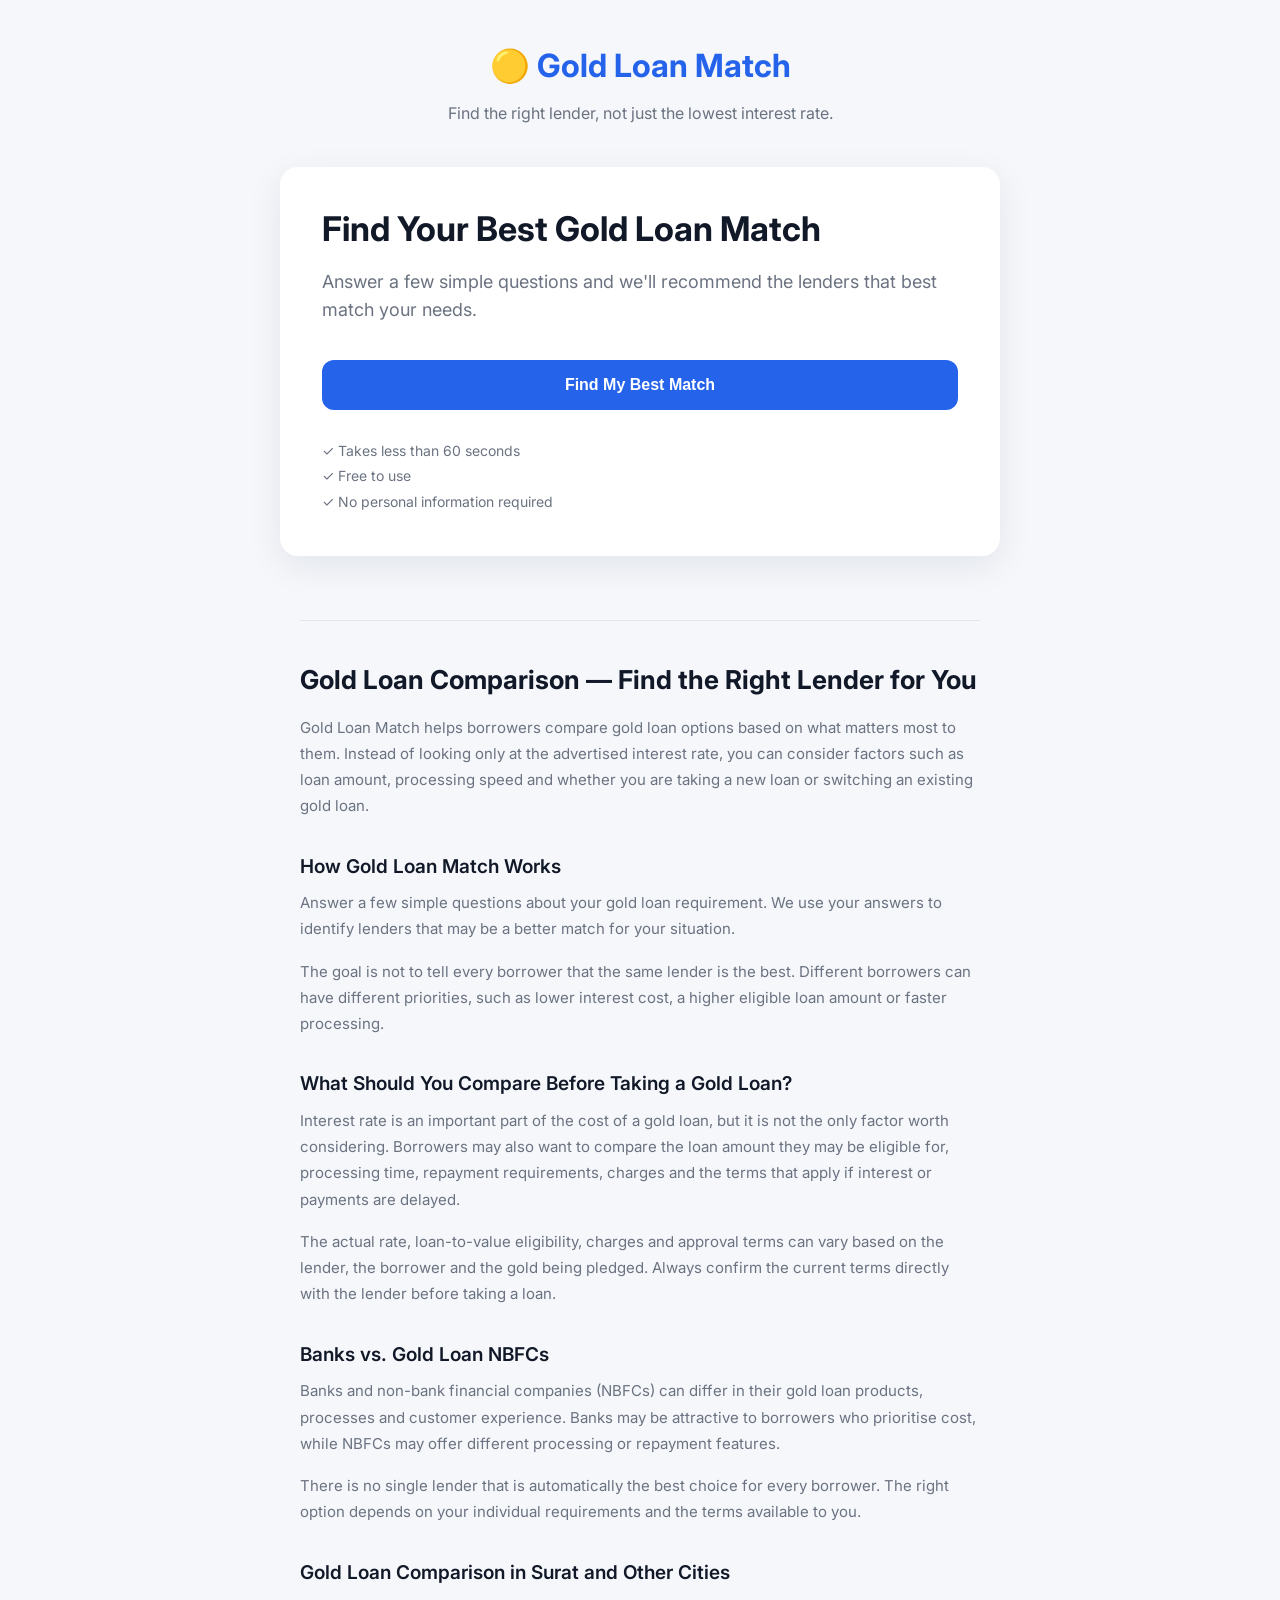
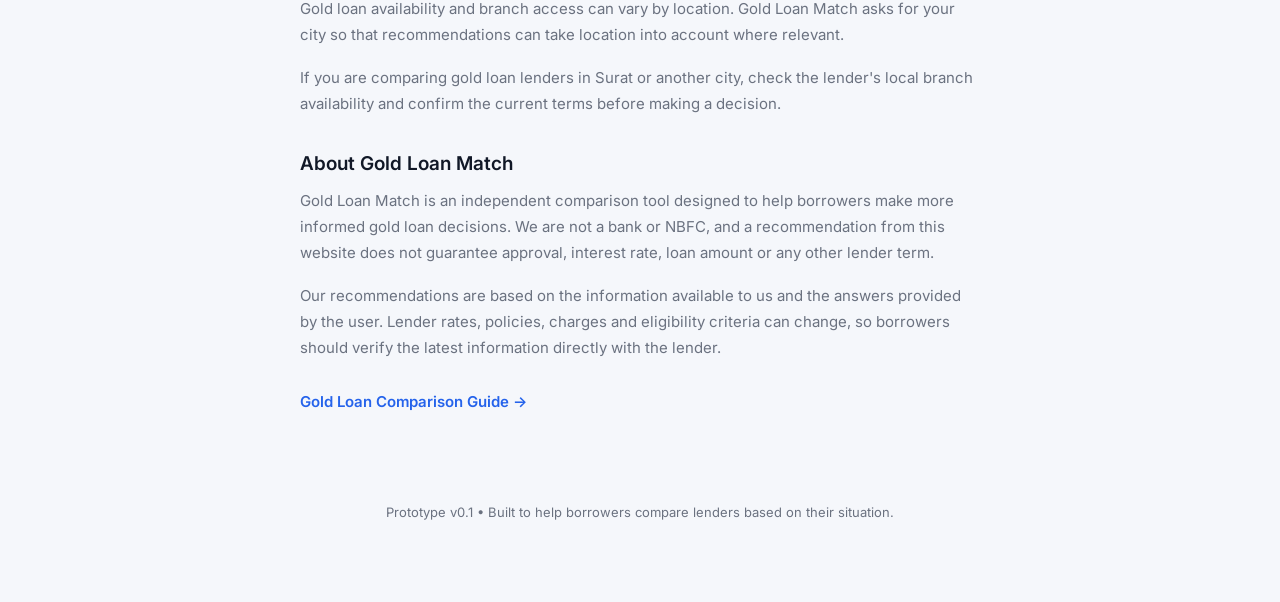
==== index.html @ 796763b7 "seo changes" ====
<!DOCTYPE html>
<html lang="en">
<head>
    <meta charset="UTF-8">
    <meta name="viewport" content="width=device-width, initial-scale=1.0">

    <!-- Primary SEO -->
    <title>Gold Loan Comparison | Find the Best Gold Loan for You</title>

    <meta
            name="description"
            content="Compare gold loan lenders based on interest cost, loan amount, processing speed and your needs. Find gold loan options that may be the best fit for you."
    >

    <link
            rel="canonical"
            href="https://goldloanmatch.netlify.app/"
    >

    <!-- Open Graph -->
    <meta property="og:title" content="Gold Loan Comparison | Gold Loan Match">
    <meta
            property="og:description"
            content="Compare gold loan lenders based on interest cost, loan amount and processing speed."
    >
    <meta
            property="og:url"
            content="https://goldloanmatch.netlify.app/"
    >
    <meta property="og:type" content="website">
    <meta property="og:site_name" content="Gold Loan Match">

    <!-- Twitter / social sharing -->
    <meta name="twitter:card" content="summary">
    <meta
            name="twitter:title"
            content="Gold Loan Comparison | Gold Loan Match"
    >
    <meta
            name="twitter:description"
            content="Compare gold loan lenders based on what matters most to you."
    >

    <!-- Fonts -->
    <link rel="preconnect" href="https://fonts.googleapis.com">
    <link rel="preconnect" href="https://fonts.gstatic.com" crossorigin>

    <link
            href="https://fonts.googleapis.com/css2?family=Inter:wght@400;500;600;700&display=swap"
            rel="stylesheet"
    >

    <link rel="stylesheet" href="style.css">

    <!-- Google Analytics -->
    <script
            async
            src="https://www.googletagmanager.com/gtag/js?id=G-0Q5KC055M7">
    </script>

    <script>
        window.dataLayer = window.dataLayer || [];

        function gtag() {
            dataLayer.push(arguments);
        }

        gtag('js', new Date());

        gtag('config', 'G-0Q5KC055M7');
    </script>
</head>

<body>

<div class="page">

    <header class="site-header">

        <div class="logo">
            🟡 Gold Loan Match
        </div>

        <div class="tagline">
            Find the right lender, not just the lowest interest rate.
        </div>

    </header>

    <main>

        <!-- Interactive product -->
        <section class="app-section">
            <div id="app">
                <!-- Rendered by app.js -->
            </div>
        </section>

        <!-- SEO / informational content -->
        <section
                class="seo-content"
                aria-labelledby="gold-loan-comparison-heading"
        >

            <div class="seo-inner">

                <h1 id="gold-loan-comparison-heading">
                    Gold Loan Comparison — Find the Right Lender for You
                </h1>

                <p>
                    Gold Loan Match helps borrowers compare gold loan options
                    based on what matters most to them. Instead of looking only
                    at the advertised interest rate, you can consider factors
                    such as loan amount, processing speed and whether you are
                    taking a new loan or switching an existing gold loan.
                </p>

                <h2>How Gold Loan Match Works</h2>

                <p>
                    Answer a few simple questions about your gold loan requirement.
                    We use your answers to identify lenders that may be a better
                    match for your situation.
                </p>

                <p>
                    The goal is not to tell every borrower that the same lender
                    is the best. Different borrowers can have different priorities,
                    such as lower interest cost, a higher eligible loan amount or
                    faster processing.
                </p>

                <h2>What Should You Compare Before Taking a Gold Loan?</h2>

                <p>
                    Interest rate is an important part of the cost of a gold loan,
                    but it is not the only factor worth considering. Borrowers may
                    also want to compare the loan amount they may be eligible for,
                    processing time, repayment requirements, charges and the terms
                    that apply if interest or payments are delayed.
                </p>

                <p>
                    The actual rate, loan-to-value eligibility, charges and approval
                    terms can vary based on the lender, the borrower and the gold
                    being pledged. Always confirm the current terms directly with
                    the lender before taking a loan.
                </p>

                <h2>Banks vs. Gold Loan NBFCs</h2>

                <p>
                    Banks and non-bank financial companies (NBFCs) can differ in
                    their gold loan products, processes and customer experience.
                    Banks may be attractive to borrowers who prioritise cost,
                    while NBFCs may offer different processing or repayment
                    features.
                </p>

                <p>
                    There is no single lender that is automatically the best choice
                    for every borrower. The right option depends on your individual
                    requirements and the terms available to you.
                </p>

                <h2>Gold Loan Comparison in Surat and Other Cities</h2>

                <p>
                    Gold loan availability and branch access can vary by location.
                    Gold Loan Match asks for your city so that recommendations can
                    take location into account where relevant.
                </p>

                <p>
                    If you are comparing gold loan lenders in Surat or another city,
                    check the lender's local branch availability and confirm the
                    current terms before making a decision.
                </p>

                <h2>About Gold Loan Match</h2>

                <p>
                    Gold Loan Match is an independent comparison tool designed to
                    help borrowers make more informed gold loan decisions. We are
                    not a bank or NBFC, and a recommendation from this website does
                    not guarantee approval, interest rate, loan amount or any other
                    lender term.
                </p>

                <p>
                    Our recommendations are based on the information available to
                    us and the answers provided by the user. Lender rates, policies,
                    charges and eligibility criteria can change, so borrowers should
                    verify the latest information directly with the lender.
                </p>

                <p class="seo-more">
                    <a href="/gold-loan-comparison/">
                        Gold Loan Comparison Guide →
                    </a>
                </p>

            </div>

        </section>

    </main>

    <footer class="site-footer">

        <p>
            Prototype v0.1 • Built to help borrowers compare lenders based on
            their situation.
        </p>

    </footer>

</div>

<script src="cities.js"></script>
<script src="lenders.js"></script>
<script src="recommendationEngine.js"></script>
<script src="data.js"></script>
<script src="app.js"></script>

</body>
</html>
---- style.css ----
/* ==========================================
   RESET
========================================== */

* {
    margin: 0;
    padding: 0;
    box-sizing: border-box;
}

:root {

    --primary: #2563eb;
    --primary-dark: #1d4ed8;

    --success: #16a34a;

    --background: #f5f7fb;

    --card: #ffffff;

    --text: #111827;
    --muted: #6b7280;

    --border: #dbe3ec;

    --shadow:
            0 10px 35px rgba(15,23,42,.08);

    --radius: 18px;
}

body {

    font-family: "Inter", sans-serif;

    background: var(--background);

    color: var(--text);

    line-height: 1.6;

}


/* ==========================================
   PAGE
========================================== */

.page {

    max-width: 760px;

    margin: 0 auto;

    padding: 40px 20px 80px;

}


/* ==========================================
   HEADER
========================================== */

.site-header {

    text-align: center;

    margin-bottom: 40px;

}

.logo {

    font-size: 32px;

    font-weight: 700;

    color: var(--primary);

}

.tagline {

    margin-top: 10px;

    color: var(--muted);

    font-size: 16px;

}


/* ==========================================
   CARD
========================================== */

.landing,
.question,
.result {

    background: var(--card);

    border-radius: var(--radius);

    padding: 42px;

    box-shadow: var(--shadow);

}


/* ==========================================
   TYPOGRAPHY
========================================== */

h1 {

    font-size: 34px;

    line-height: 1.2;

    margin-bottom: 18px;

}

h2 {

    font-size: 28px;

    margin-bottom: 24px;

}

h3 {

    margin-top: 30px;

    margin-bottom: 10px;

    font-size: 18px;

}

.subtitle {

    color: var(--muted);

    font-size: 18px;

    margin-bottom: 35px;

}

p {

    color: var(--muted);

}

.trust {

    margin-top: 28px;

    font-size: 14px;

    color: var(--muted);

    line-height: 1.8;

}


/* ==========================================
   PROGRESS
========================================== */

.progress {

    margin-bottom: 30px;

}

.progress-text {

    font-size: 14px;

    color: var(--muted);

    margin-bottom: 8px;

}

.progress-bar {

    height: 10px;

    background: #e5e7eb;

    border-radius: 999px;

    overflow: hidden;

}

.progress-fill {

    height: 100%;

    background: linear-gradient(
            90deg,
            var(--primary),
            #60a5fa
    );

    transition: width .35s ease;

}


/* ==========================================
   BUTTONS
========================================== */

button {

    width: 100%;

    border: 1px solid var(--border);

    background: white;

    padding: 16px 18px;

    border-radius: 12px;

    font-size: 16px;

    text-align: left;

    cursor: pointer;

    transition: .2s;

}

button:hover {

    border-color: var(--primary);

    background: #eff6ff;

    transform: translateY(-1px);

}

button:active {

    transform: translateY(0);

}

#startBtn,
#nextBtn,
#restartBtn {

    background: var(--primary);

    color: white;

    border: none;

    text-align: center;

    font-weight: 600;

}

#startBtn:hover,
#nextBtn:hover,
#restartBtn:hover {

    background: var(--primary-dark);

}


/* ==========================================
   INPUT
========================================== */

input {

    width: 100%;

    padding: 16px;

    font-size: 16px;

    border-radius: 12px;

    border: 1px solid var(--border);

    outline: none;

    transition: .2s;

}

input:focus {

    border-color: var(--primary);

    box-shadow: 0 0 0 4px rgba(37,99,235,.12);

}


/* ==========================================
   LISTS
========================================== */

ul {

    margin-left: 20px;

    margin-bottom: 25px;

}

li {

    margin-bottom: 10px;

}


/* ==========================================
   CODE BLOCK
========================================== */

pre {

    margin-top: 15px;

    padding: 18px;

    background: #f3f4f6;

    border-radius: 12px;

    overflow-x: auto;

    font-size: 13px;

}


/* ==========================================
   DIVIDER
========================================== */

hr {

    margin: 35px 0;

    border: none;

    border-top: 1px solid #e5e7eb;

}


/* ==========================================
   FOOTER
========================================== */

.site-footer {

    margin-top: 40px;

    text-align: center;

    font-size: 13px;

    color: var(--muted);

}


/* ==========================================
   MOBILE
========================================== */

@media (max-width:640px) {

    .page {

        padding: 20px 16px 50px;

    }

    .landing,
    .question,
    .result {

        padding: 26px;

    }

    .logo {

        font-size: 26px;

    }

    h1 {

        font-size: 28px;

    }

    h2 {

        font-size: 22px;

    }

    .subtitle {

        font-size: 16px;

    }

}

.option.selected{

    background:#dbeafe;

    border-color:#2563eb;

}

.disclaimer {
    margin-top: 24px;
    padding: 14px 16px;
    background: #f8fafc;
    border: 1px solid #e5e7eb;
    border-radius: 10px;
    font-size: 14px;
    color: #4b5563;
    line-height: 1.5;
}

/* ==================================================
   MAIN APP SECTION
================================================== */

.app-section {
    width: 100%;
}

.app-section #app {
    width: 100%;
}


/* ==================================================
   SEO CONTENT
================================================== */

.seo-content {
    width: 100%;
    margin-top: 64px;
    padding: 0 20px 20px;
    box-sizing: border-box;
}

.seo-inner {
    max-width: 760px;
    margin: 0 auto;
    padding: 42px 0 10px;

    border-top: 1px solid #e5e7eb;

    color: #4b5563;
}

.seo-inner h1 {
    margin: 0 0 18px;

    color: #111827;

    font-size: 26px;
    line-height: 1.3;
    font-weight: 700;
}

.seo-inner h2 {
    margin: 34px 0 10px;

    color: #111827;

    font-size: 19px;
    line-height: 1.4;
    font-weight: 600;
}

.seo-inner p {
    margin: 0 0 16px;

    font-size: 15px;
    line-height: 1.75;
}

.seo-more {
    margin-top: 28px !important;
}

.seo-more a {
    color: #2563eb;
    font-weight: 600;
    text-decoration: none;
}

.seo-more a:hover {
    text-decoration: underline;
}


/* ==================================================
   MOBILE
================================================== */

@media (max-width: 700px) {

    .seo-content {
        margin-top: 48px;
        padding: 0 16px 16px;
    }

    .seo-inner {
        padding-top: 32px;
    }

    .seo-inner h1 {
        font-size: 23px;
    }

    .seo-inner h2 {
        font-size: 18px;
        margin-top: 28px;
    }

    .seo-inner p {
        font-size: 14px;
        line-height: 1.7;
    }

}
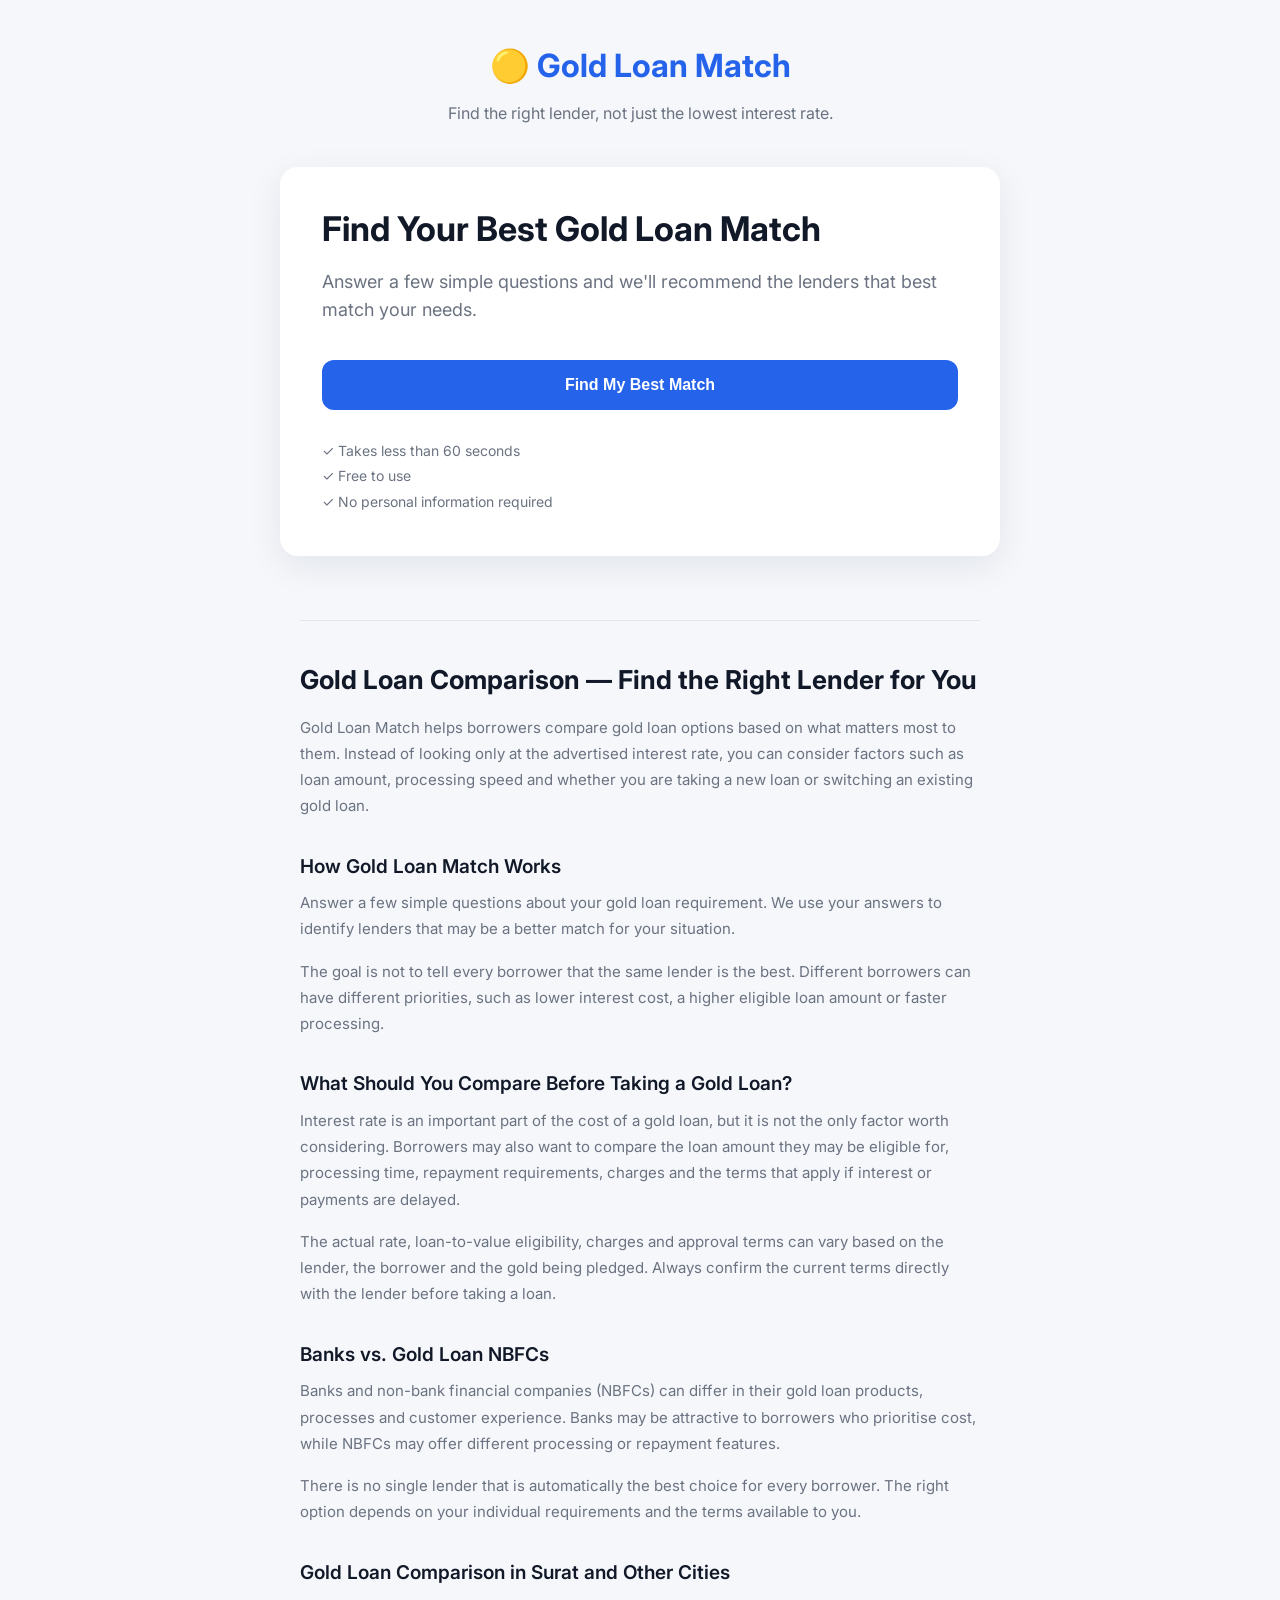
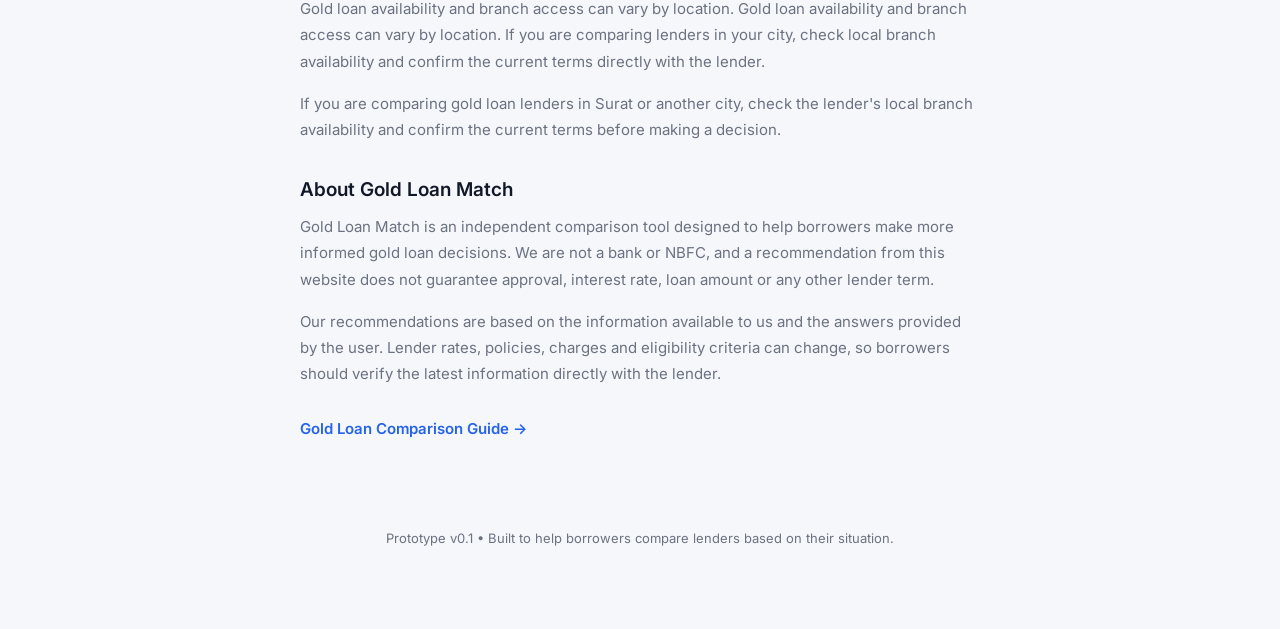
==== commit 6a608892: "clean up" ====
--- a/index.html
+++ b/index.html
@@ -168,8 +168,7 @@
 
                 <p>
                     Gold loan availability and branch access can vary by location.
-                    Gold Loan Match asks for your city so that recommendations can
-                    take location into account where relevant.
+                    Gold loan availability and branch access can vary by location. If you are comparing lenders in your city, check local branch availability and confirm the current terms directly with the lender.
                 </p>
 
                 <p>
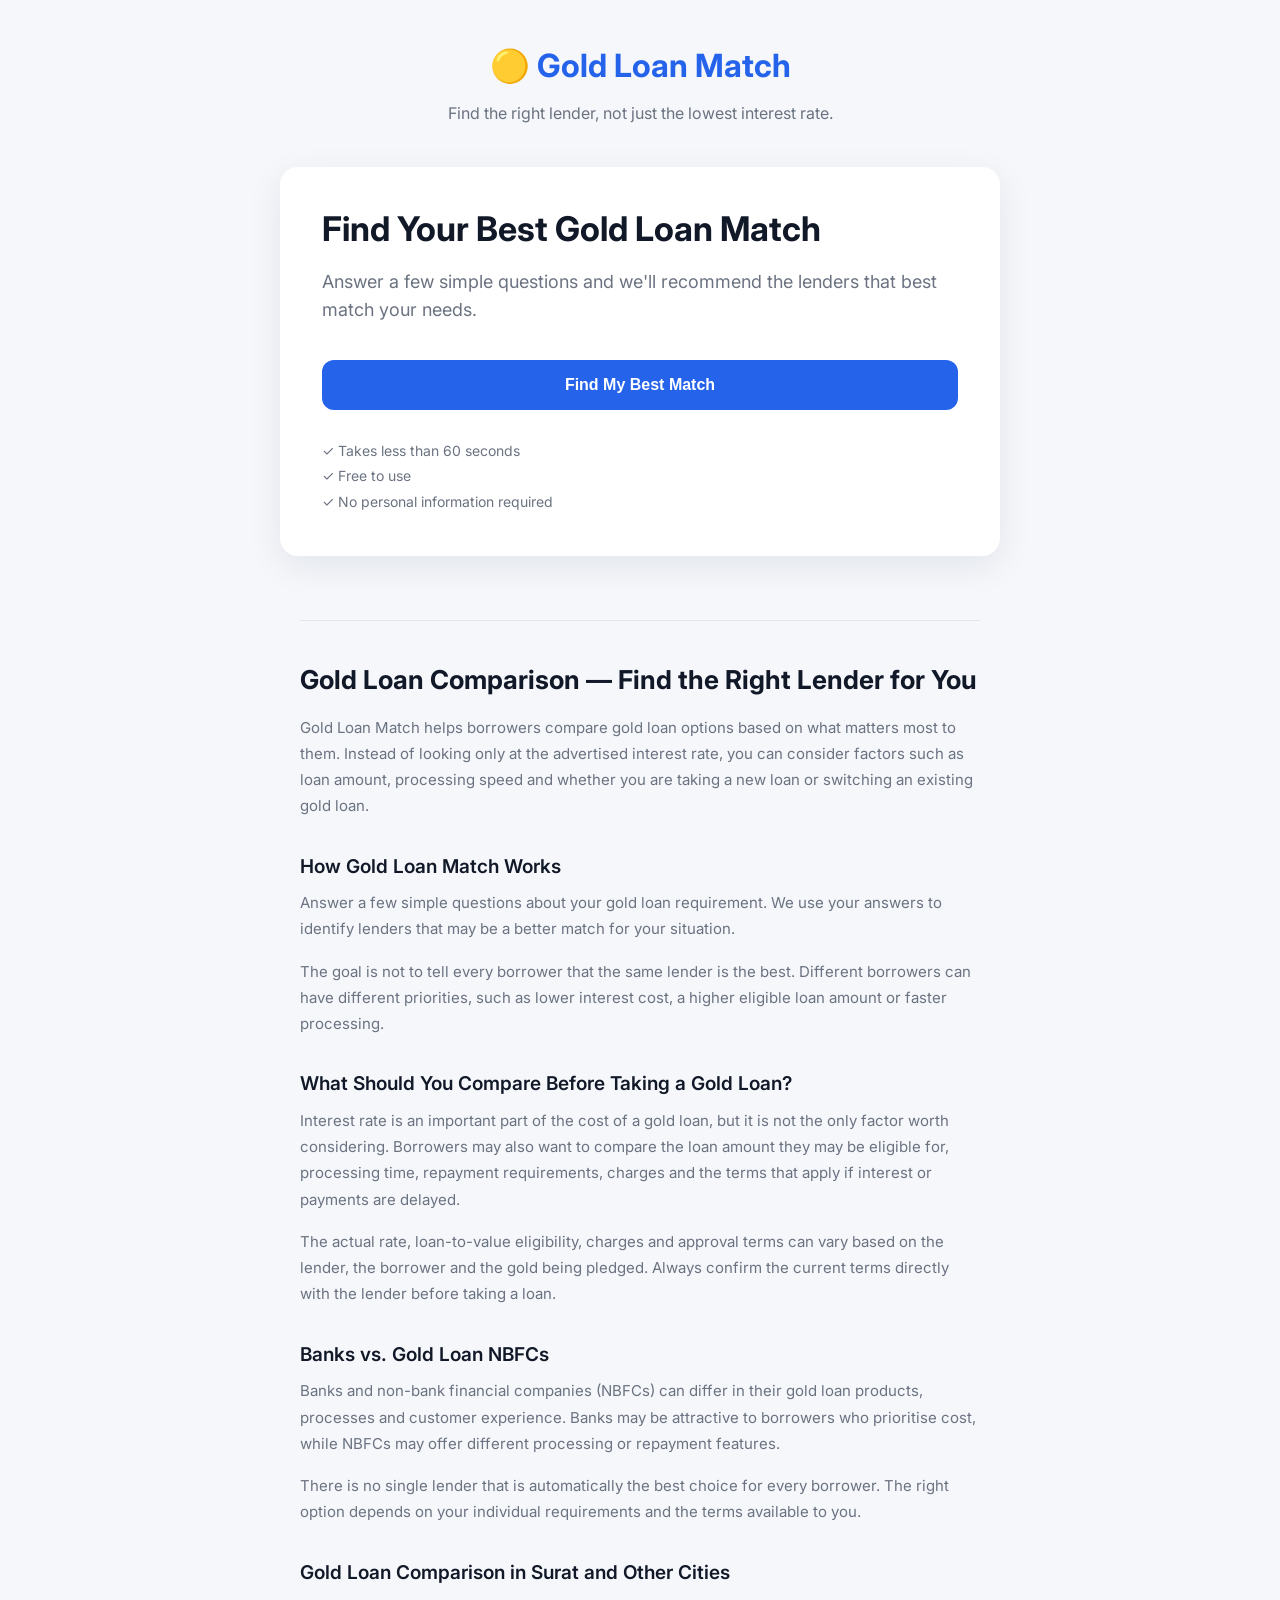
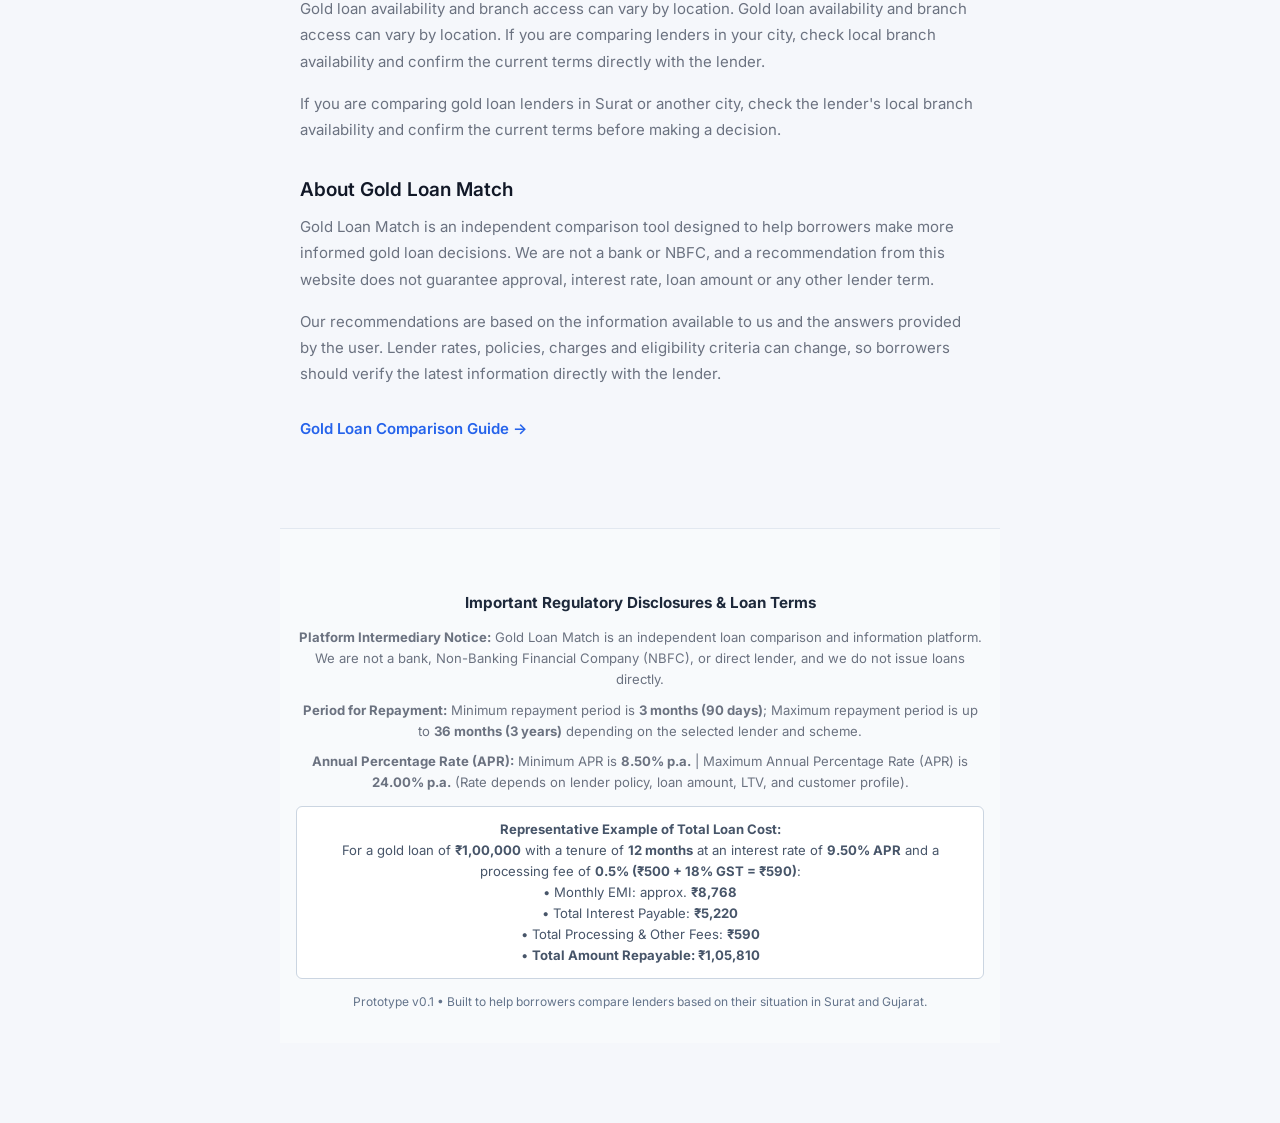
==== commit 45a4b4ad: "foot change" ====
--- a/index.html
+++ b/index.html
@@ -206,13 +206,39 @@
 
     </main>
 
-    <footer class="site-footer">
-
-        <p>
-            Prototype v0.1 • Built to help borrowers compare lenders based on
-            their situation.
-        </p>
-
+    <footer class="site-footer" style="padding: 2rem 1rem; background: #f8fafc; border-top: 1px solid #e2e8f0; font-size: 0.82rem; color: #475569; line-height: 1.6;">
+        <div style="max-width: 800px; margin: 0 auto;">
+
+            <h3 style="font-size: 0.95rem; font-weight: 700; color: #1e293b; margin-bottom: 0.75rem;">
+                Important Regulatory Disclosures & Loan Terms
+            </h3>
+
+            <p style="margin-bottom: 0.6rem;">
+                <strong>Platform Intermediary Notice:</strong> Gold Loan Match is an independent loan comparison and information platform. We are not a bank, Non-Banking Financial Company (NBFC), or direct lender, and we do not issue loans directly.
+            </p>
+
+            <p style="margin-bottom: 0.6rem;">
+                <strong>Period for Repayment:</strong> Minimum repayment period is <strong>3 months (90 days)</strong>; Maximum repayment period is up to <strong>36 months (3 years)</strong> depending on the selected lender and scheme.
+            </p>
+
+            <p style="margin-bottom: 0.6rem;">
+                <strong>Annual Percentage Rate (APR):</strong> Minimum APR is <strong>8.50% p.a.</strong> | Maximum Annual Percentage Rate (APR) is <strong>24.00% p.a.</strong> (Rate depends on lender policy, loan amount, LTV, and customer profile).
+            </p>
+
+            <div style="background: #ffffff; border: 1px solid #cbd5e1; border-radius: 6px; padding: 0.75rem; margin: 0.8rem 0;">
+                <strong>Representative Example of Total Loan Cost:</strong><br>
+                For a gold loan of <strong>₹1,00,000</strong> with a tenure of <strong>12 months</strong> at an interest rate of <strong>9.50% APR</strong> and a processing fee of <strong>0.5% (₹500 + 18% GST = ₹590)</strong>:<br>
+                • Monthly EMI: approx. <strong>₹8,768</strong><br>
+                • Total Interest Payable: <strong>₹5,220</strong><br>
+                • Total Processing & Other Fees: <strong>₹590</strong><br>
+                • <strong>Total Amount Repayable: ₹1,05,810</strong>
+            </div>
+
+            <p style="margin-top: 0.8rem; font-size: 0.75rem; color: #64748b;">
+                Prototype v0.1 • Built to help borrowers compare lenders based on their situation in Surat and Gujarat.
+            </p>
+
+        </div>
     </footer>
 
 </div>
@@ -224,4 +250,5 @@
 <script src="app.js"></script>
 
 </body>
+
 </html>
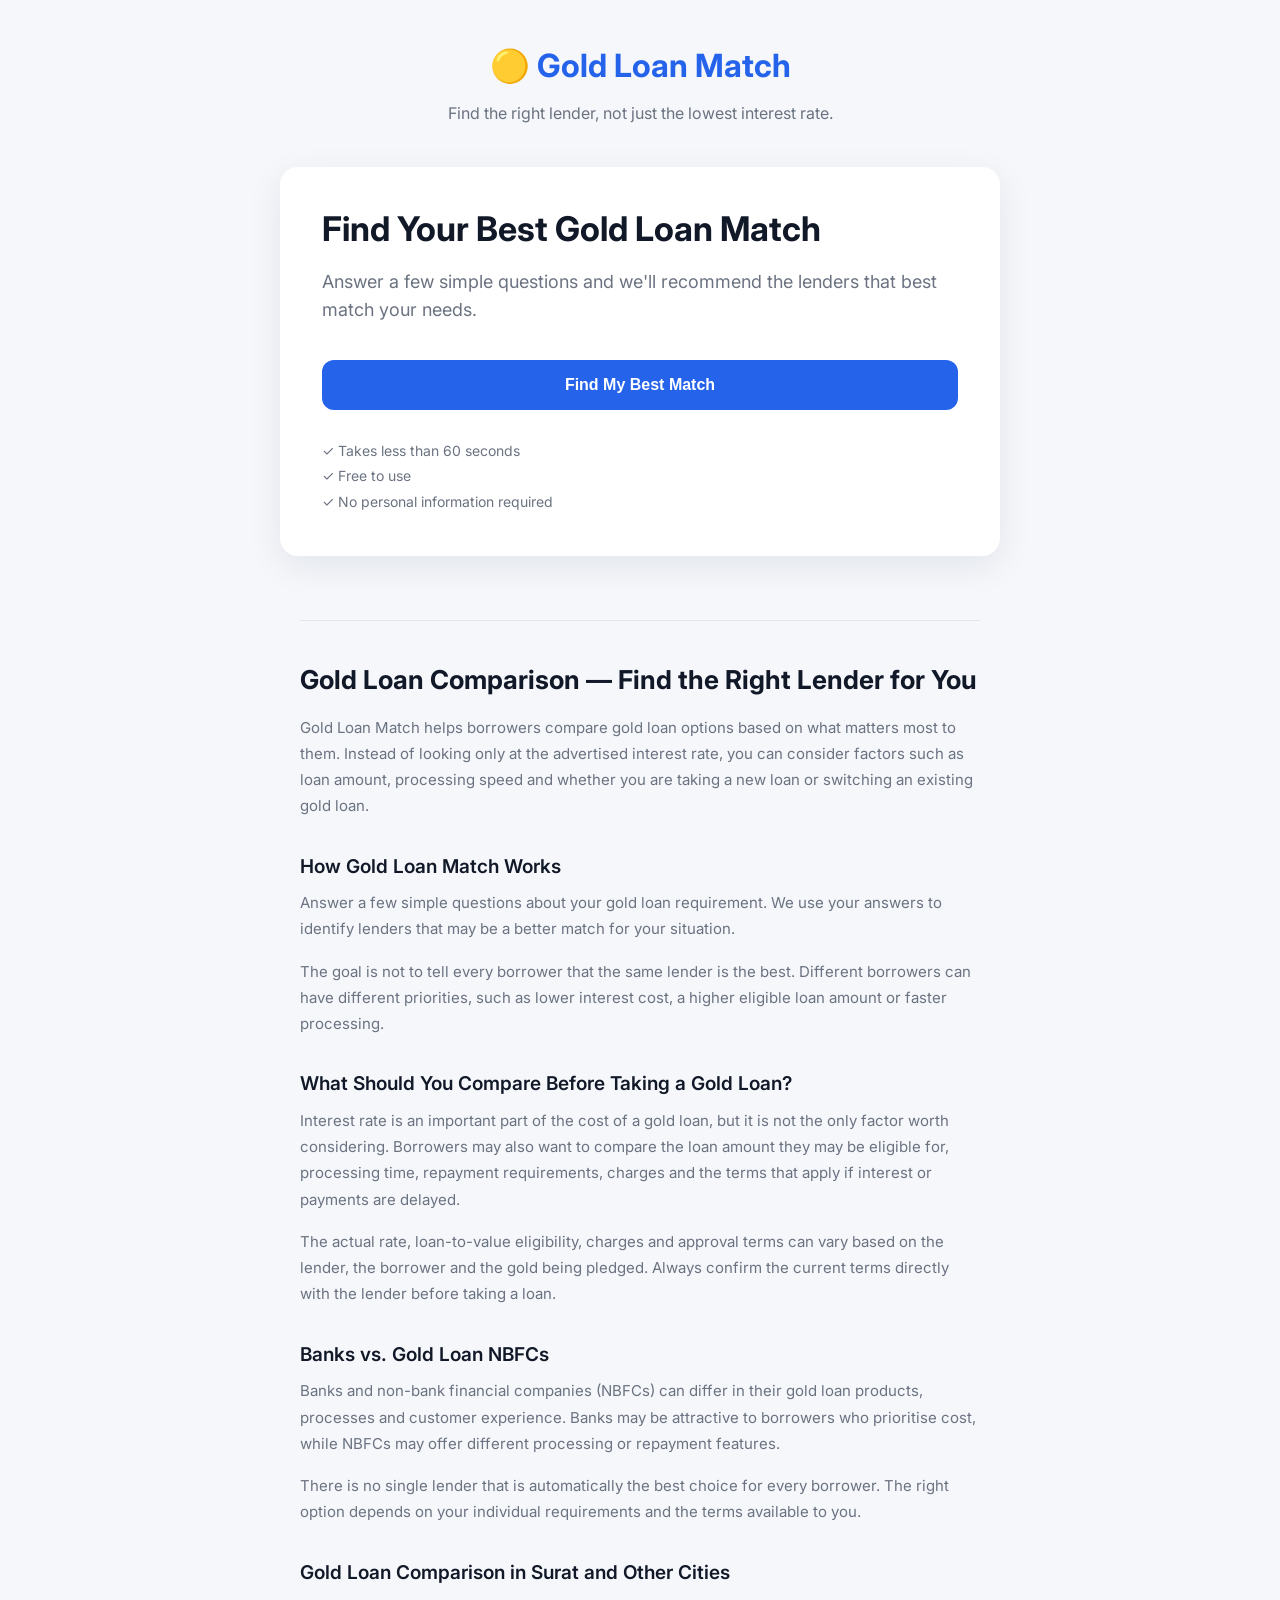
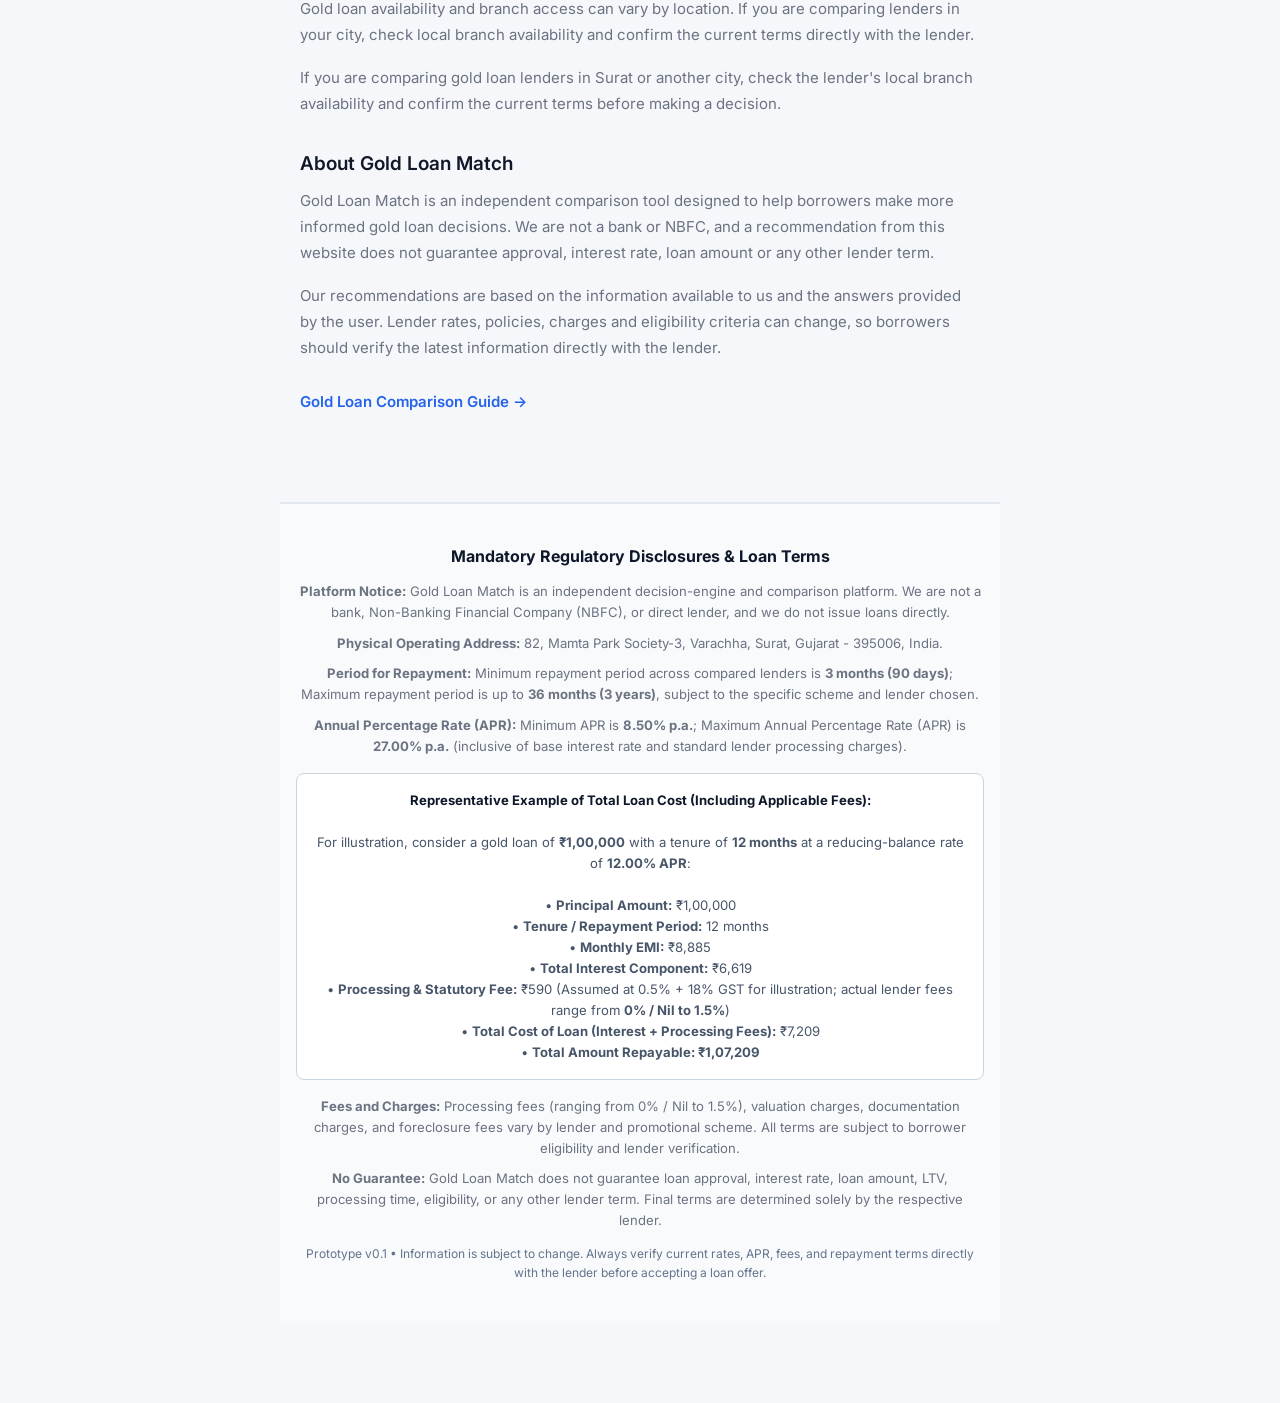
==== commit 90a4f1a7: "mandatory disclosure" ====
--- a/index.html
+++ b/index.html
@@ -168,7 +168,9 @@
 
                 <p>
                     Gold loan availability and branch access can vary by location.
-                    Gold loan availability and branch access can vary by location. If you are comparing lenders in your city, check local branch availability and confirm the current terms directly with the lender.
+                    If you are comparing lenders in your city, check local branch
+                    availability and confirm the current terms directly with the
+                    lender.
                 </p>
 
                 <p>
@@ -206,36 +208,54 @@
 
     </main>
 
-    <footer class="site-footer" style="padding: 2rem 1rem; background: #f8fafc; border-top: 1px solid #e2e8f0; font-size: 0.82rem; color: #475569; line-height: 1.6;">
+    <!-- Financial / Personal Loan Disclosures -->
+    <!-- Mandatory Financial & Personal Loan Disclosures -->
+    <footer class="site-footer" style="padding: 2.5rem 1rem; background: #f8fafc; border-top: 2px solid #e2e8f0; font-size: 0.82rem; color: #475569; line-height: 1.6;">
         <div style="max-width: 800px; margin: 0 auto;">
 
-            <h3 style="font-size: 0.95rem; font-weight: 700; color: #1e293b; margin-bottom: 0.75rem;">
-                Important Regulatory Disclosures & Loan Terms
-            </h3>
-
-            <p style="margin-bottom: 0.6rem;">
-                <strong>Platform Intermediary Notice:</strong> Gold Loan Match is an independent loan comparison and information platform. We are not a bank, Non-Banking Financial Company (NBFC), or direct lender, and we do not issue loans directly.
-            </p>
-
-            <p style="margin-bottom: 0.6rem;">
-                <strong>Period for Repayment:</strong> Minimum repayment period is <strong>3 months (90 days)</strong>; Maximum repayment period is up to <strong>36 months (3 years)</strong> depending on the selected lender and scheme.
-            </p>
-
-            <p style="margin-bottom: 0.6rem;">
-                <strong>Annual Percentage Rate (APR):</strong> Minimum APR is <strong>8.50% p.a.</strong> | Maximum Annual Percentage Rate (APR) is <strong>24.00% p.a.</strong> (Rate depends on lender policy, loan amount, LTV, and customer profile).
-            </p>
-
-            <div style="background: #ffffff; border: 1px solid #cbd5e1; border-radius: 6px; padding: 0.75rem; margin: 0.8rem 0;">
-                <strong>Representative Example of Total Loan Cost:</strong><br>
-                For a gold loan of <strong>₹1,00,000</strong> with a tenure of <strong>12 months</strong> at an interest rate of <strong>9.50% APR</strong> and a processing fee of <strong>0.5% (₹500 + 18% GST = ₹590)</strong>:<br>
-                • Monthly EMI: approx. <strong>₹8,768</strong><br>
-                • Total Interest Payable: <strong>₹5,220</strong><br>
-                • Total Processing & Other Fees: <strong>₹590</strong><br>
-                • <strong>Total Amount Repayable: ₹1,05,810</strong>
+            <h2 style="font-size: 1rem; font-weight: 700; color: #0f172a; margin-bottom: 0.75rem;">
+                Mandatory Regulatory Disclosures & Loan Terms
+            </h2>
+
+            <p style="margin-bottom: 0.6rem;">
+                <strong>Platform Notice:</strong> Gold Loan Match is an independent decision-engine and comparison platform. We are not a bank, Non-Banking Financial Company (NBFC), or direct lender, and we do not issue loans directly.
+            </p>
+
+            <p style="margin-bottom: 0.6rem;">
+                <strong>Physical Operating Address:</strong> 82, Mamta Park Society-3, Varachha, Surat, Gujarat - 395006, India.
+            </p>
+
+            <p style="margin-bottom: 0.6rem;">
+                <strong>Period for Repayment:</strong> Minimum repayment period across compared lenders is <strong>3 months (90 days)</strong>; Maximum repayment period is up to <strong>36 months (3 years)</strong>, subject to the specific scheme and lender chosen.
+            </p>
+
+            <p style="margin-bottom: 0.6rem;">
+                <strong>Annual Percentage Rate (APR):</strong> Minimum APR is <strong>8.50% p.a.</strong>; Maximum Annual Percentage Rate (APR) is <strong>27.00% p.a.</strong> (inclusive of base interest rate and standard lender processing charges).
+            </p>
+
+            <div style="background: #ffffff; border: 1px solid #cbd5e1; border-radius: 8px; padding: 1rem; margin: 1rem 0;">
+                <strong style="color: #0f172a;">Representative Example of Total Loan Cost (Including Applicable Fees):</strong><br><br>
+                For illustration, consider a gold loan of <strong>₹1,00,000</strong> with a tenure of <strong>12 months</strong> at a reducing-balance rate of <strong>12.00% APR</strong>:
+                <br><br>
+                • <strong>Principal Amount:</strong> ₹1,00,000<br>
+                • <strong>Tenure / Repayment Period:</strong> 12 months<br>
+                • <strong>Monthly EMI:</strong> ₹8,885<br>
+                • <strong>Total Interest Component:</strong> ₹6,619<br>
+                • <strong>Processing & Statutory Fee:</strong> ₹590 (Assumed at 0.5% + 18% GST for illustration; actual lender fees range from <strong>0% / Nil to 1.5%</strong>)<br>
+                • <strong>Total Cost of Loan (Interest + Processing Fees):</strong> ₹7,209<br>
+                • <strong>Total Amount Repayable: ₹1,07,209</strong>
             </div>
 
+            <p style="margin-bottom: 0.6rem;">
+                <strong>Fees and Charges:</strong> Processing fees (ranging from 0% / Nil to 1.5%), valuation charges, documentation charges, and foreclosure fees vary by lender and promotional scheme. All terms are subject to borrower eligibility and lender verification.
+            </p>
+
+            <p style="margin-bottom: 0.6rem;">
+                <strong>No Guarantee:</strong> Gold Loan Match does not guarantee loan approval, interest rate, loan amount, LTV, processing time, eligibility, or any other lender term. Final terms are determined solely by the respective lender.
+            </p>
+
             <p style="margin-top: 0.8rem; font-size: 0.75rem; color: #64748b;">
-                Prototype v0.1 • Built to help borrowers compare lenders based on their situation in Surat and Gujarat.
+                Prototype v0.1 • Information is subject to change. Always verify current rates, APR, fees, and repayment terms directly with the lender before accepting a loan offer.
             </p>
 
         </div>
@@ -251,4 +271,4 @@
 
 </body>
 
-</html>
+</html>
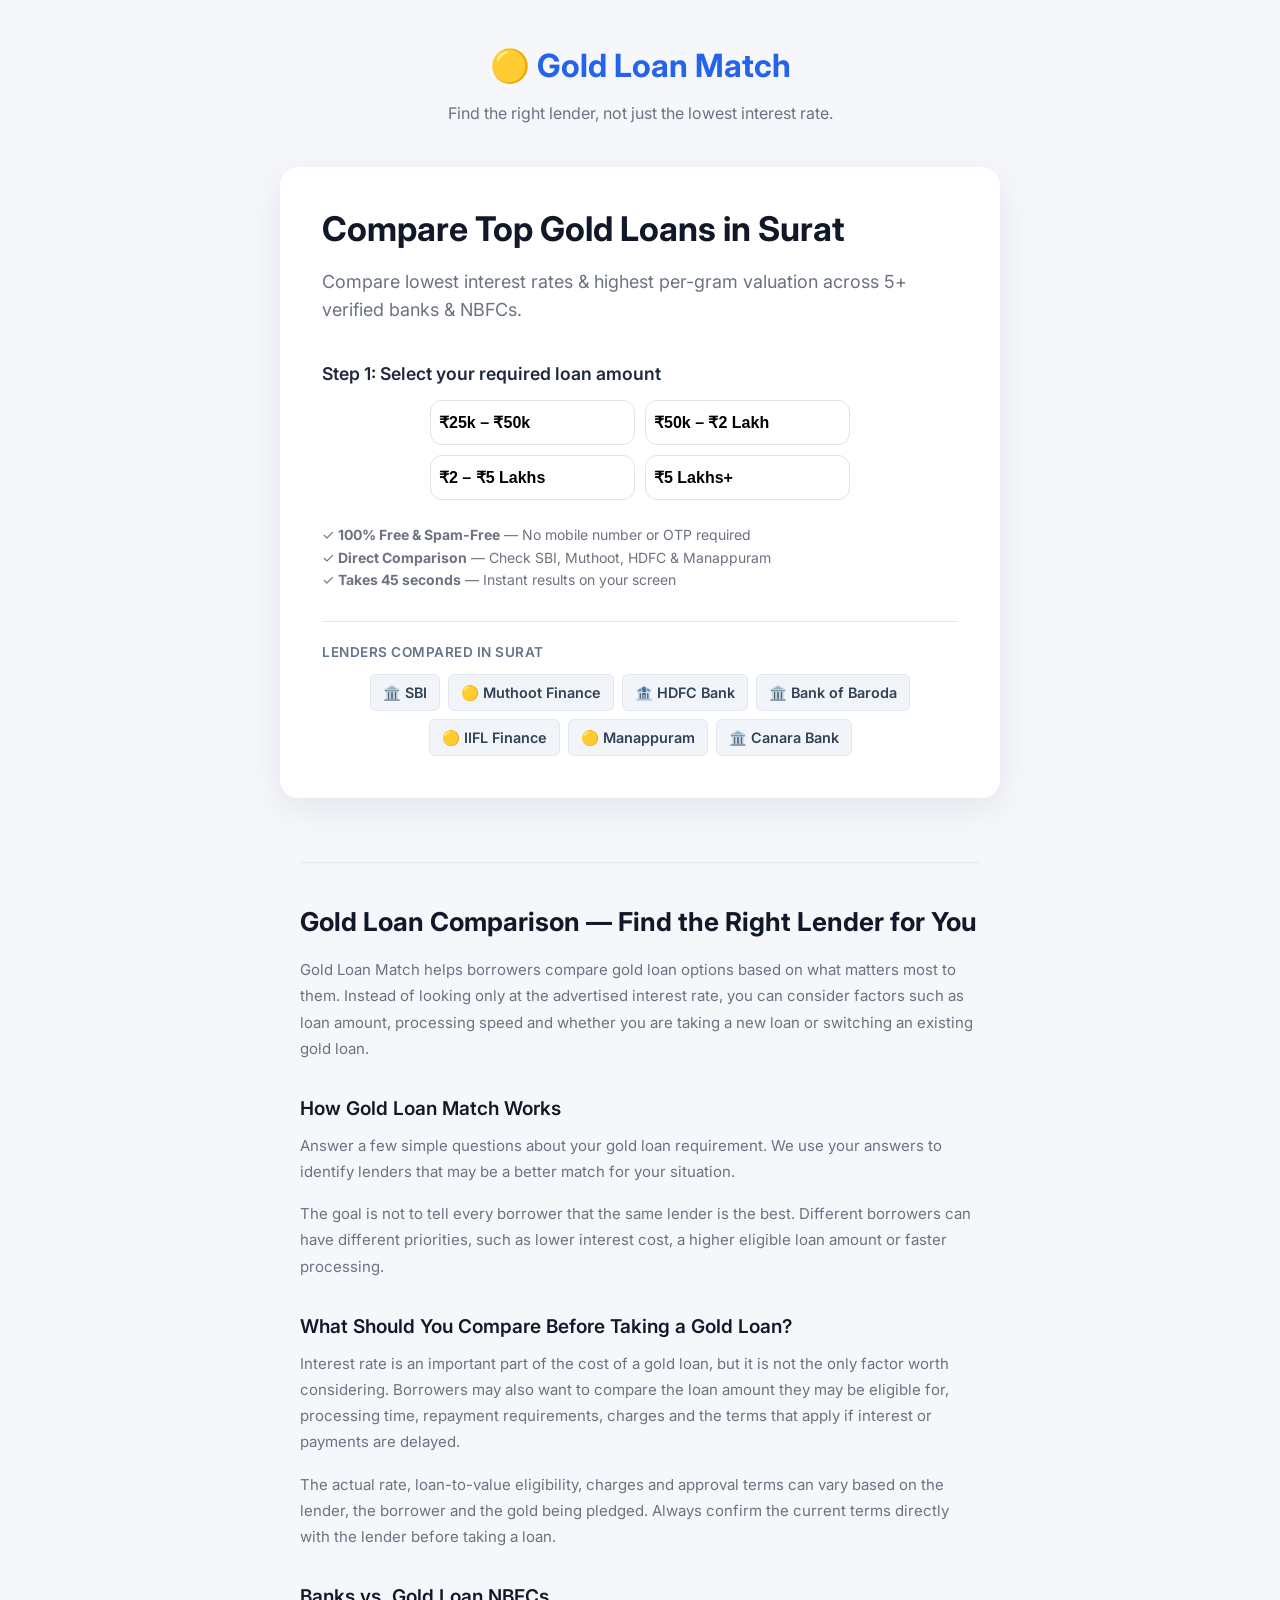
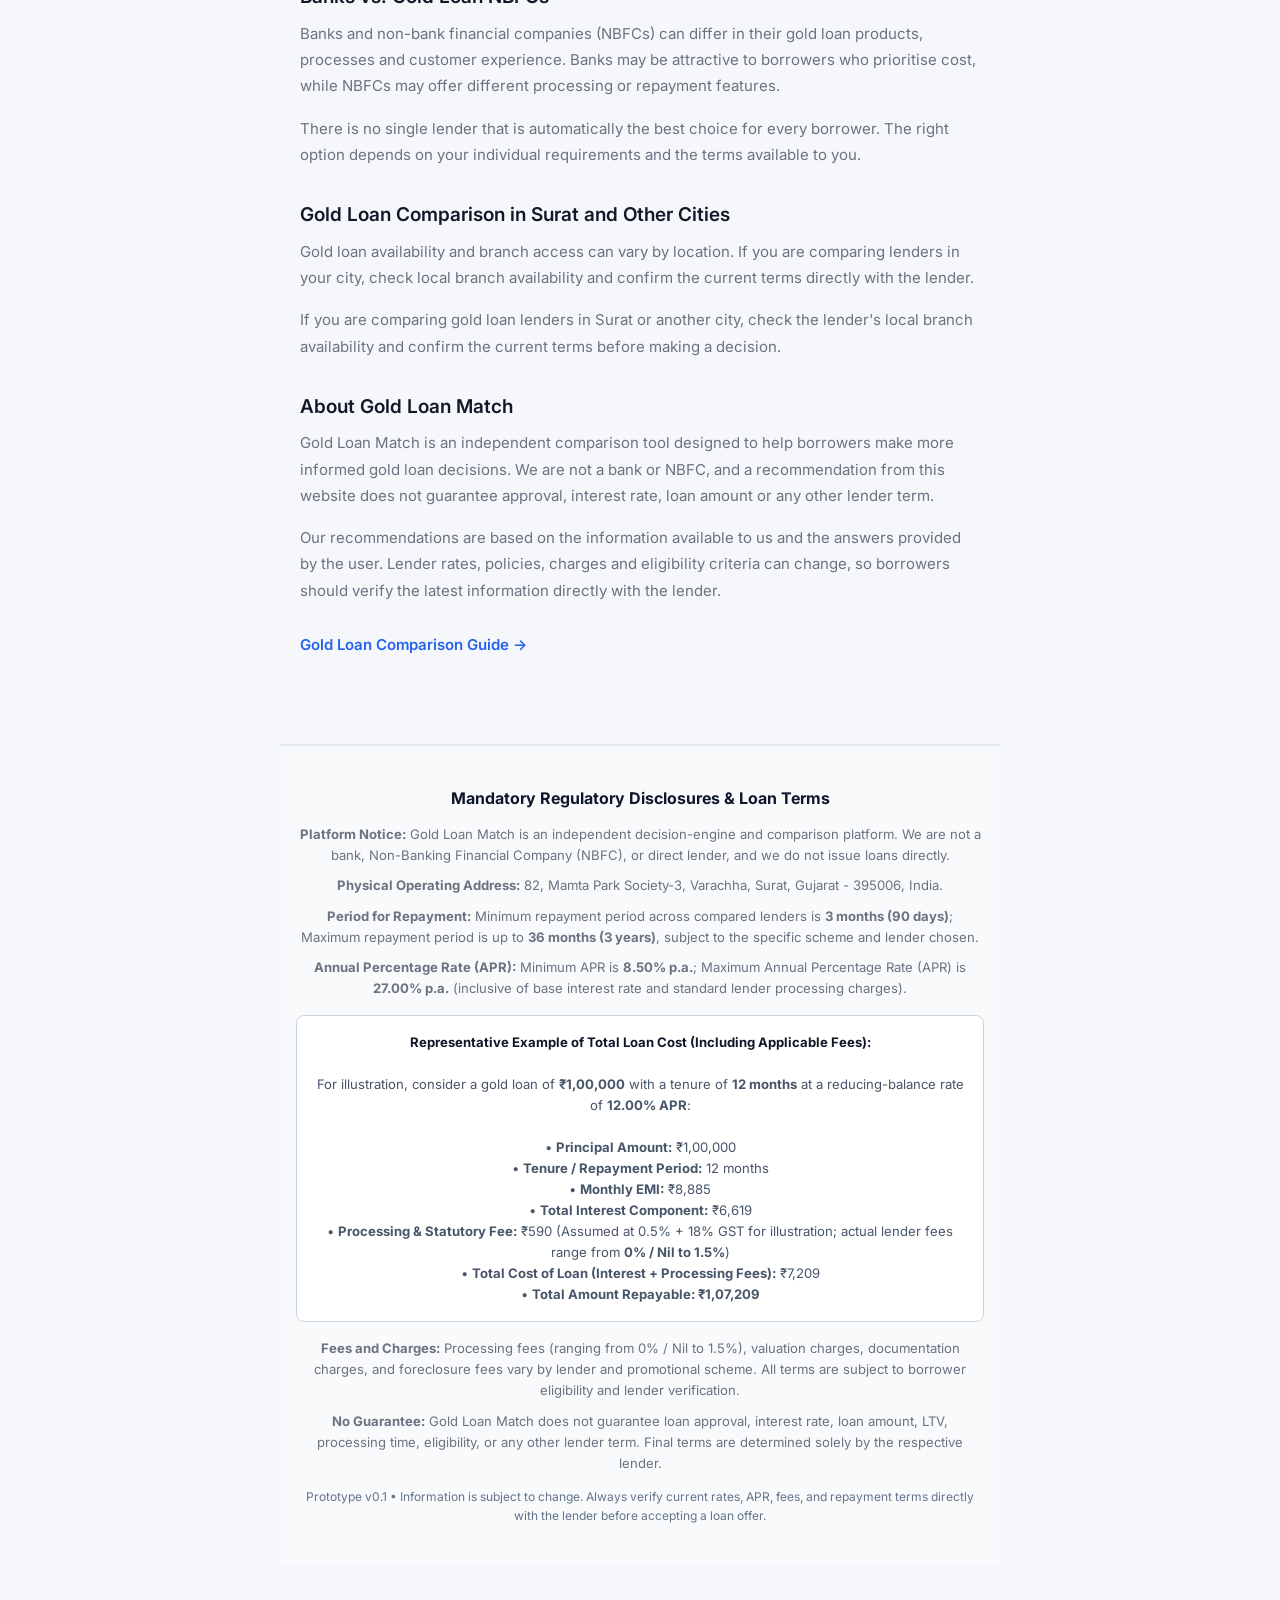
==== commit c70e4150: "improve performance of page" ====
--- a/index.html
+++ b/index.html
@@ -6,67 +6,39 @@
 
     <!-- Primary SEO -->
     <title>Gold Loan Comparison | Find the Best Gold Loan for You</title>
-
-    <meta
-            name="description"
-            content="Compare gold loan lenders based on interest cost, loan amount, processing speed and your needs. Find gold loan options that may be the best fit for you."
-    >
-
-    <link
-            rel="canonical"
-            href="https://goldloanmatch.netlify.app/"
-    >
+    <meta name="description" content="Compare gold loan lenders based on interest cost, loan amount, processing speed and your needs. Find gold loan options that may be the best fit for you.">
+    <link rel="canonical" href="https://goldloanmatch.netlify.app/">
 
     <!-- Open Graph -->
     <meta property="og:title" content="Gold Loan Comparison | Gold Loan Match">
-    <meta
-            property="og:description"
-            content="Compare gold loan lenders based on interest cost, loan amount and processing speed."
-    >
-    <meta
-            property="og:url"
-            content="https://goldloanmatch.netlify.app/"
-    >
+    <meta property="og:description" content="Compare gold loan lenders based on interest cost, loan amount and processing speed.">
+    <meta property="og:url" content="https://goldloanmatch.netlify.app/">
     <meta property="og:type" content="website">
     <meta property="og:site_name" content="Gold Loan Match">
 
-    <!-- Twitter / social sharing -->
+    <!-- Twitter / Social Sharing -->
     <meta name="twitter:card" content="summary">
-    <meta
-            name="twitter:title"
-            content="Gold Loan Comparison | Gold Loan Match"
-    >
-    <meta
-            name="twitter:description"
-            content="Compare gold loan lenders based on what matters most to you."
-    >
-
-    <!-- Fonts -->
+    <meta name="twitter:title" content="Gold Loan Comparison | Gold Loan Match">
+    <meta name="twitter:description" content="Compare gold loan lenders based on what matters most to you.">
+
+    <!-- Non-Blocking Google Fonts Preconnect & Load -->
     <link rel="preconnect" href="https://fonts.googleapis.com">
     <link rel="preconnect" href="https://fonts.gstatic.com" crossorigin>
-
-    <link
-            href="https://fonts.googleapis.com/css2?family=Inter:wght@400;500;600;700&display=swap"
-            rel="stylesheet"
-    >
-
+    <link rel="preload" as="style" href="https://fonts.googleapis.com/css2?family=Inter:wght@400;500;600;700&display=swap">
+    <link rel="stylesheet" href="https://fonts.googleapis.com/css2?family=Inter:wght@400;500;600;700&display=swap" media="print" onload="this.media='all'">
+    <noscript>
+        <link rel="stylesheet" href="https://fonts.googleapis.com/css2?family=Inter:wght@400;500;600;700&display=swap">
+    </noscript>
+
+    <!-- Stylesheet -->
     <link rel="stylesheet" href="style.css">
 
-    <!-- Google Analytics -->
-    <script
-            async
-            src="https://www.googletagmanager.com/gtag/js?id=G-0Q5KC055M7">
-    </script>
-
+    <!-- Google Analytics (Async) -->
+    <script async src="https://www.googletagmanager.com/gtag/js?id=G-0Q5KC055M7"></script>
     <script>
         window.dataLayer = window.dataLayer || [];
-
-        function gtag() {
-            dataLayer.push(arguments);
-        }
-
+        function gtag(){dataLayer.push(arguments);}
         gtag('js', new Date());
-
         gtag('config', 'G-0Q5KC055M7');
     </script>
 </head>
@@ -76,19 +48,15 @@
 <div class="page">
 
     <header class="site-header">
-
         <div class="logo">
             🟡 Gold Loan Match
         </div>
-
         <div class="tagline">
             Find the right lender, not just the lowest interest rate.
         </div>
-
     </header>
 
     <main>
-
         <!-- Interactive product -->
         <section class="app-section">
             <div id="app">
@@ -97,13 +65,8 @@
         </section>
 
         <!-- SEO / informational content -->
-        <section
-                class="seo-content"
-                aria-labelledby="gold-loan-comparison-heading"
-        >
-
+        <section class="seo-content" aria-labelledby="gold-loan-comparison-heading">
             <div class="seo-inner">
-
                 <h1 id="gold-loan-comparison-heading">
                     Gold Loan Comparison — Find the Right Lender for You
                 </h1>
@@ -117,7 +80,6 @@
                 </p>
 
                 <h2>How Gold Loan Match Works</h2>
-
                 <p>
                     Answer a few simple questions about your gold loan requirement.
                     We use your answers to identify lenders that may be a better
@@ -132,7 +94,6 @@
                 </p>
 
                 <h2>What Should You Compare Before Taking a Gold Loan?</h2>
-
                 <p>
                     Interest rate is an important part of the cost of a gold loan,
                     but it is not the only factor worth considering. Borrowers may
@@ -149,7 +110,6 @@
                 </p>
 
                 <h2>Banks vs. Gold Loan NBFCs</h2>
-
                 <p>
                     Banks and non-bank financial companies (NBFCs) can differ in
                     their gold loan products, processes and customer experience.
@@ -165,7 +125,6 @@
                 </p>
 
                 <h2>Gold Loan Comparison in Surat and Other Cities</h2>
-
                 <p>
                     Gold loan availability and branch access can vary by location.
                     If you are comparing lenders in your city, check local branch
@@ -180,7 +139,6 @@
                 </p>
 
                 <h2>About Gold Loan Match</h2>
-
                 <p>
                     Gold Loan Match is an independent comparison tool designed to
                     help borrowers make more informed gold loan decisions. We are
@@ -201,14 +159,10 @@
                         Gold Loan Comparison Guide →
                     </a>
                 </p>
-
             </div>
-
         </section>
-
     </main>
 
-    <!-- Financial / Personal Loan Disclosures -->
     <!-- Mandatory Financial & Personal Loan Disclosures -->
     <footer class="site-footer" style="padding: 2.5rem 1rem; background: #f8fafc; border-top: 2px solid #e2e8f0; font-size: 0.82rem; color: #475569; line-height: 1.6;">
         <div style="max-width: 800px; margin: 0 auto;">
@@ -263,12 +217,12 @@
 
 </div>
 
-<script src="cities.js"></script>
-<script src="lenders.js"></script>
-<script src="recommendationEngine.js"></script>
-<script src="data.js"></script>
-<script src="app.js"></script>
+<!-- Deferred Scripts (Execute in order without blocking rendering) -->
+<script src="cities.js" defer></script>
+<script src="lenders.js" defer></script>
+<script src="recommendationEngine.js" defer></script>
+<script src="data.js" defer></script>
+<script src="app.js" defer></script>
 
 </body>
-
 </html>
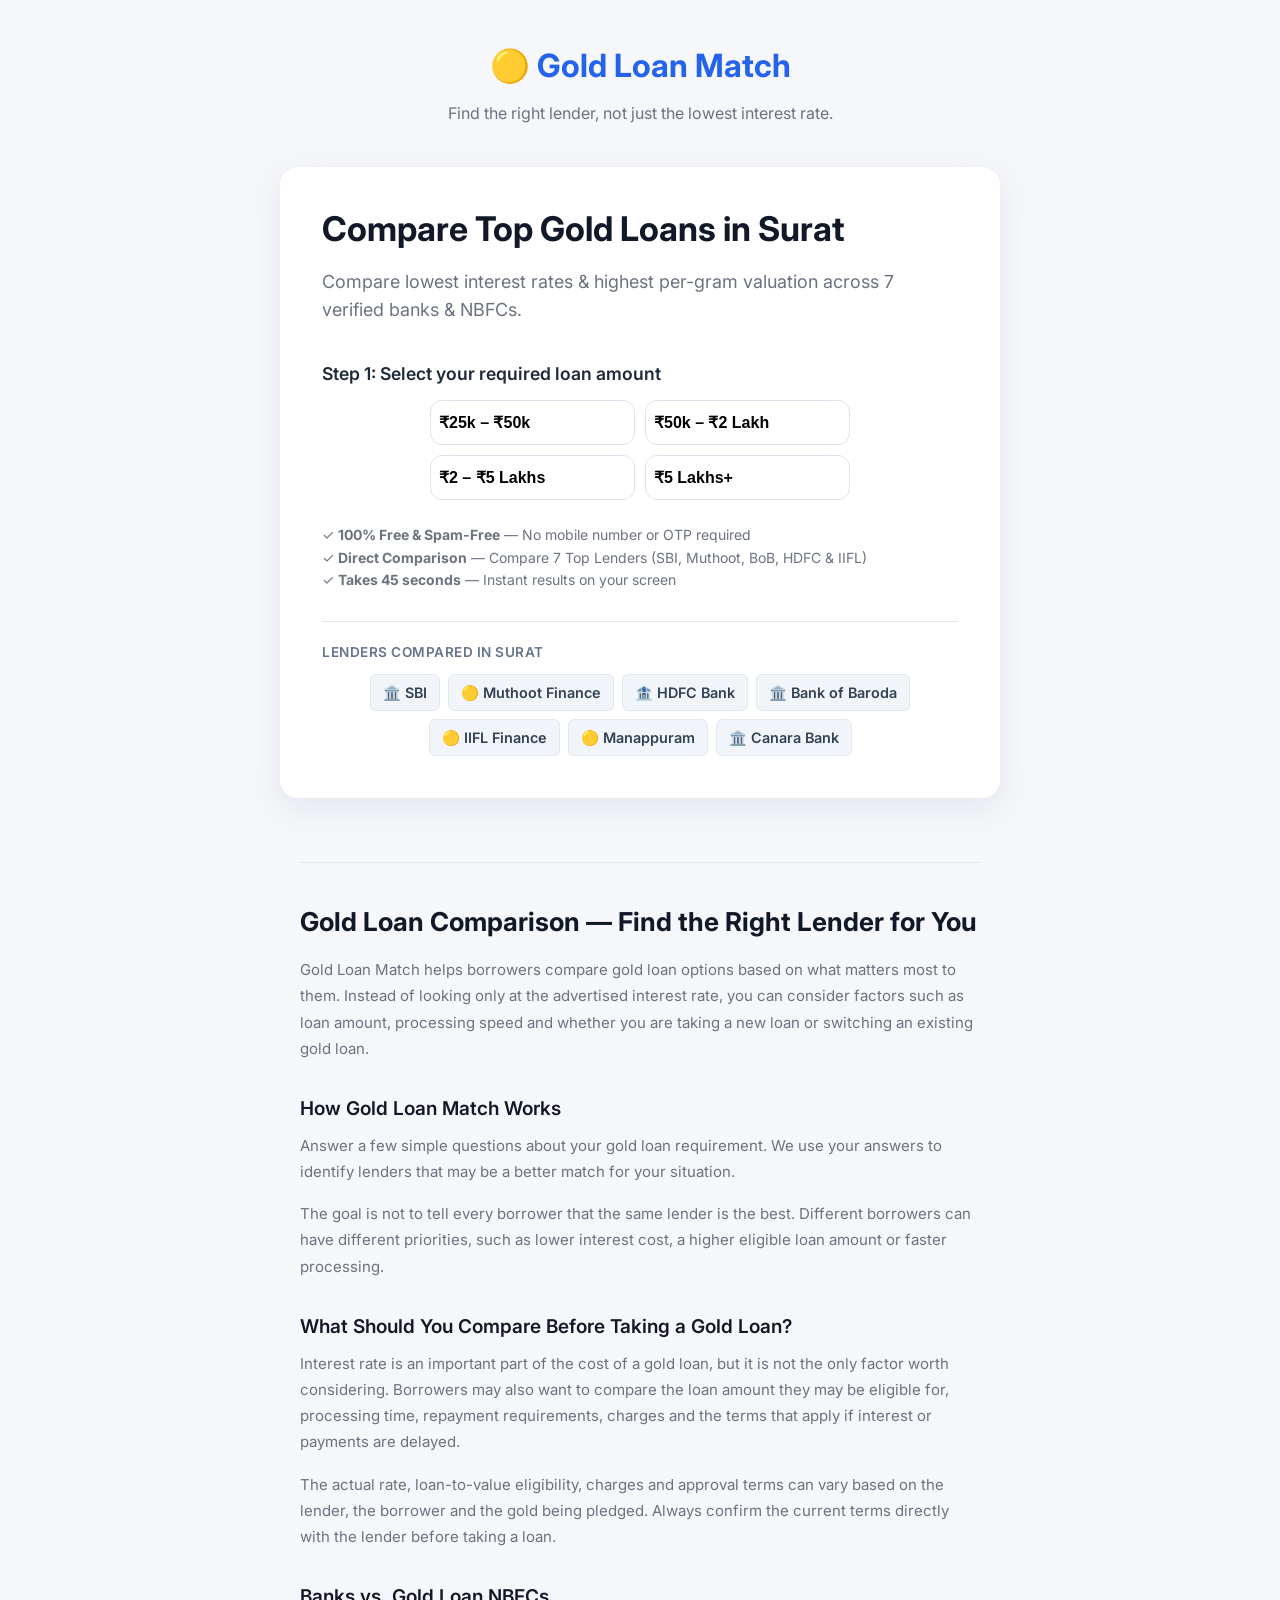
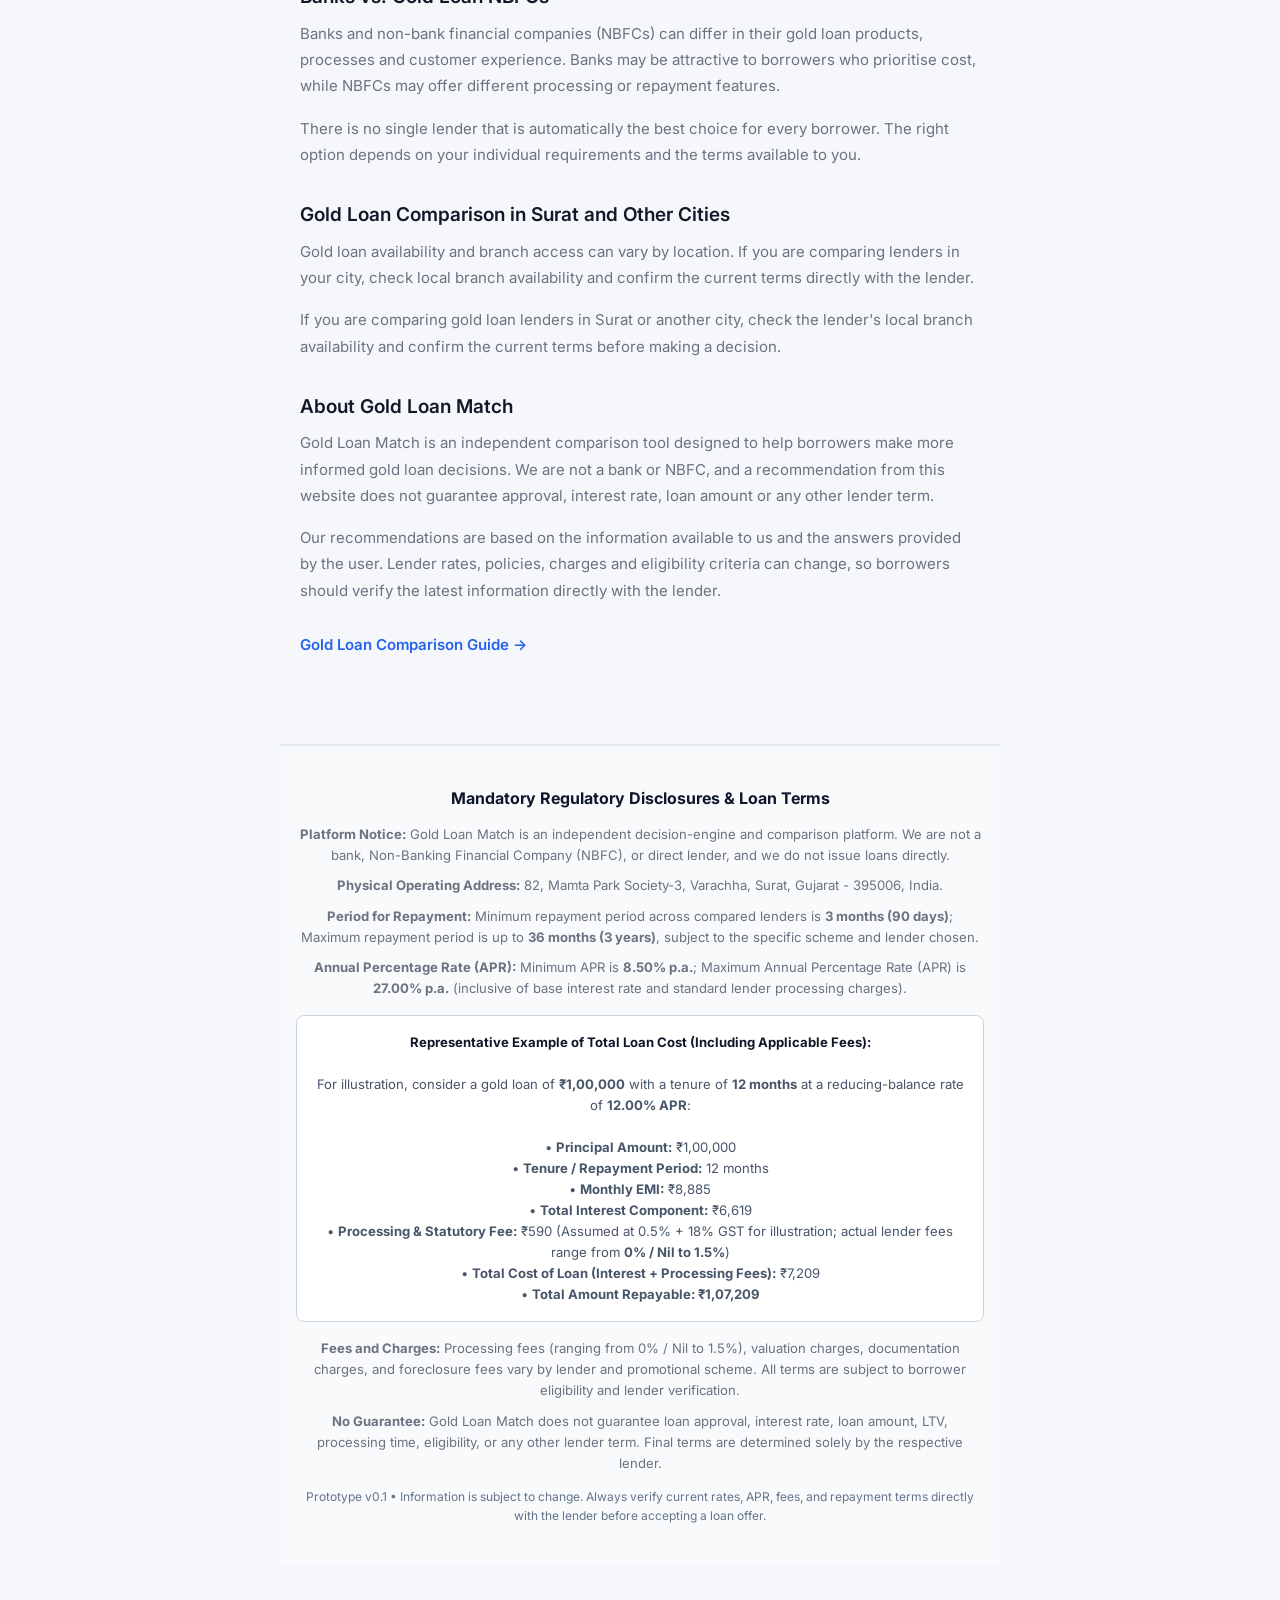
==== commit ef381dd1: "performance chnage" ====
--- a/index.html
+++ b/index.html
@@ -21,19 +21,15 @@
     <meta name="twitter:title" content="Gold Loan Comparison | Gold Loan Match">
     <meta name="twitter:description" content="Compare gold loan lenders based on what matters most to you.">
 
-    <!-- Non-Blocking Google Fonts Preconnect & Load -->
+    <!-- Fonts (Standard with display=swap) -->
     <link rel="preconnect" href="https://fonts.googleapis.com">
     <link rel="preconnect" href="https://fonts.gstatic.com" crossorigin>
-    <link rel="preload" as="style" href="https://fonts.googleapis.com/css2?family=Inter:wght@400;500;600;700&display=swap">
-    <link rel="stylesheet" href="https://fonts.googleapis.com/css2?family=Inter:wght@400;500;600;700&display=swap" media="print" onload="this.media='all'">
-    <noscript>
-        <link rel="stylesheet" href="https://fonts.googleapis.com/css2?family=Inter:wght@400;500;600;700&display=swap">
-    </noscript>
+    <link href="https://fonts.googleapis.com/css2?family=Inter:wght@400;500;600;700&display=swap" rel="stylesheet">
 
     <!-- Stylesheet -->
     <link rel="stylesheet" href="style.css">
 
-    <!-- Google Analytics (Async) -->
+    <!-- Google Analytics -->
     <script async src="https://www.googletagmanager.com/gtag/js?id=G-0Q5KC055M7"></script>
     <script>
         window.dataLayer = window.dataLayer || [];
@@ -217,12 +213,12 @@
 
 </div>
 
-<!-- Deferred Scripts (Execute in order without blocking rendering) -->
-<script src="cities.js" defer></script>
-<script src="lenders.js" defer></script>
-<script src="recommendationEngine.js" defer></script>
-<script src="data.js" defer></script>
-<script src="app.js" defer></script>
+<!-- Application Scripts -->
+<script src="cities.js"></script>
+<script src="lenders.js"></script>
+<script src="recommendationEngine.js"></script>
+<script src="data.js"></script>
+<script src="app.js"></script>
 
 </body>
 </html>
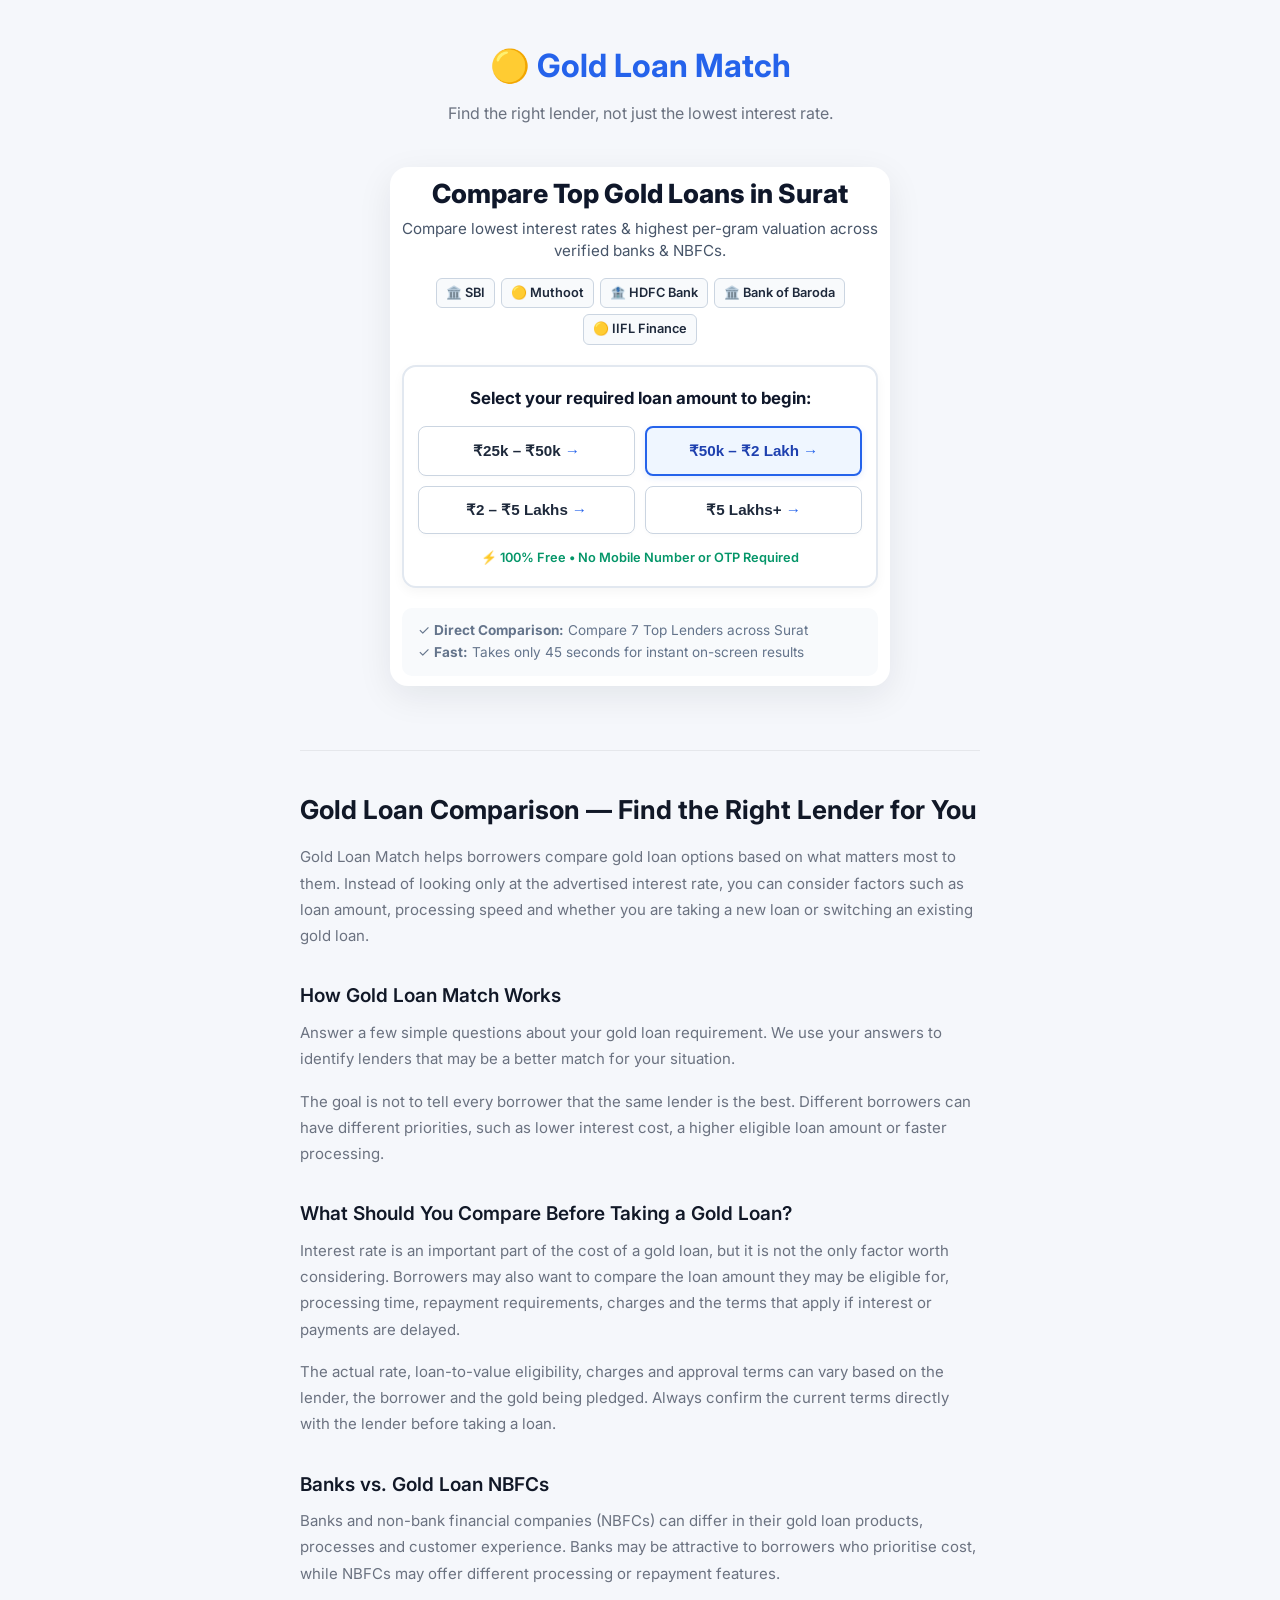
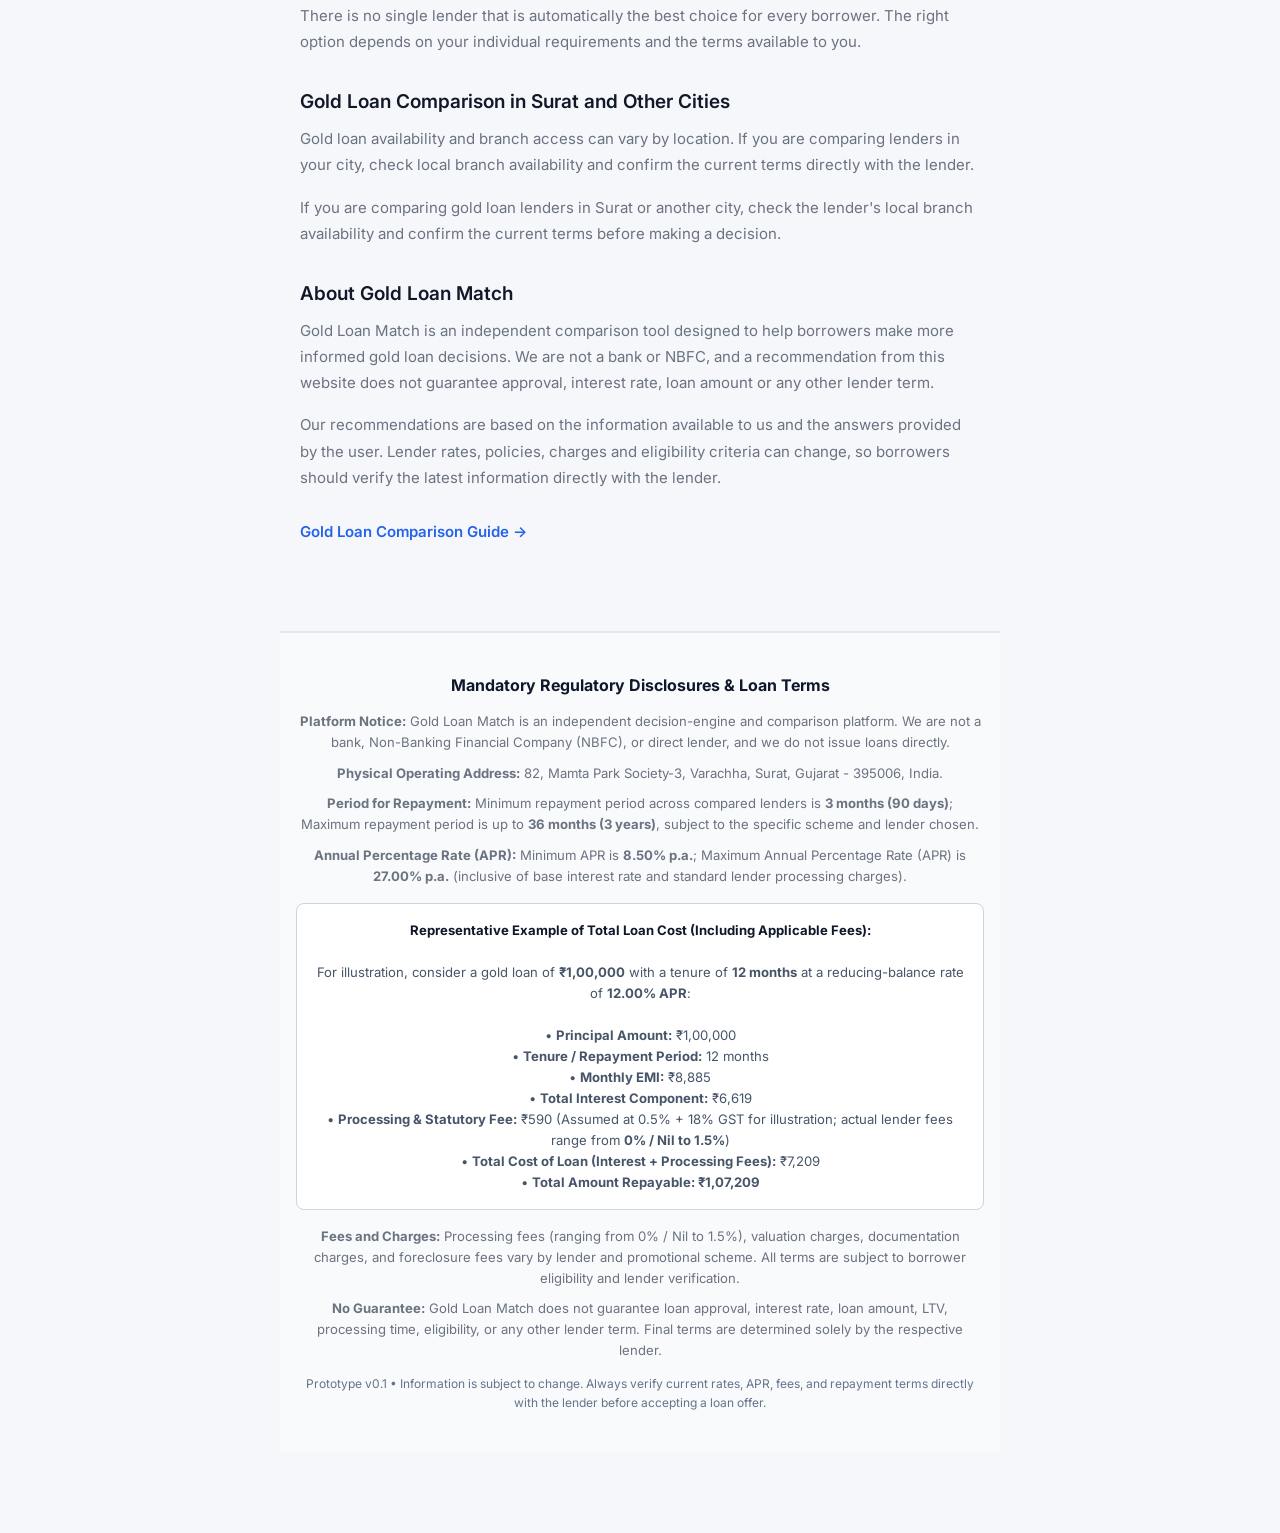
==== commit 4ec72516: "meta pixel" ====
--- a/index.html
+++ b/index.html
@@ -37,6 +37,25 @@
         gtag('js', new Date());
         gtag('config', 'G-0Q5KC055M7');
     </script>
+
+    <!-- Meta Pixel Code -->
+    <script>
+        !function(f,b,e,v,n,t,s)
+        {if(f.fbq)return;n=f.fbq=function(){n.callMethod?
+            n.callMethod.apply(n,arguments):n.queue.push(arguments)};
+            if(!f._fbq)f._fbq=n;n.push=n;n.loaded=!0;n.version='2.0';
+            n.queue=[];t=b.createElement(e);t.async=!0;
+            t.src=v;s=b.getElementsByTagName(e)[0];
+            s.parentNode.insertBefore(t,s)}(window, document,'script',
+            'https://connect.facebook.net/en_US/fbevents.js');
+        fbq('init', '1751383719462016');
+        fbq('track', 'PageView');
+    </script>
+    <noscript><img height="1" width="1" style="display:none"
+                   src="https://www.facebook.com/tr?id=1751383719462016&ev=PageView&noscript=1"
+    /></noscript>
+    <!-- End Meta Pixel Code -->
+
 </head>
 
 <body>
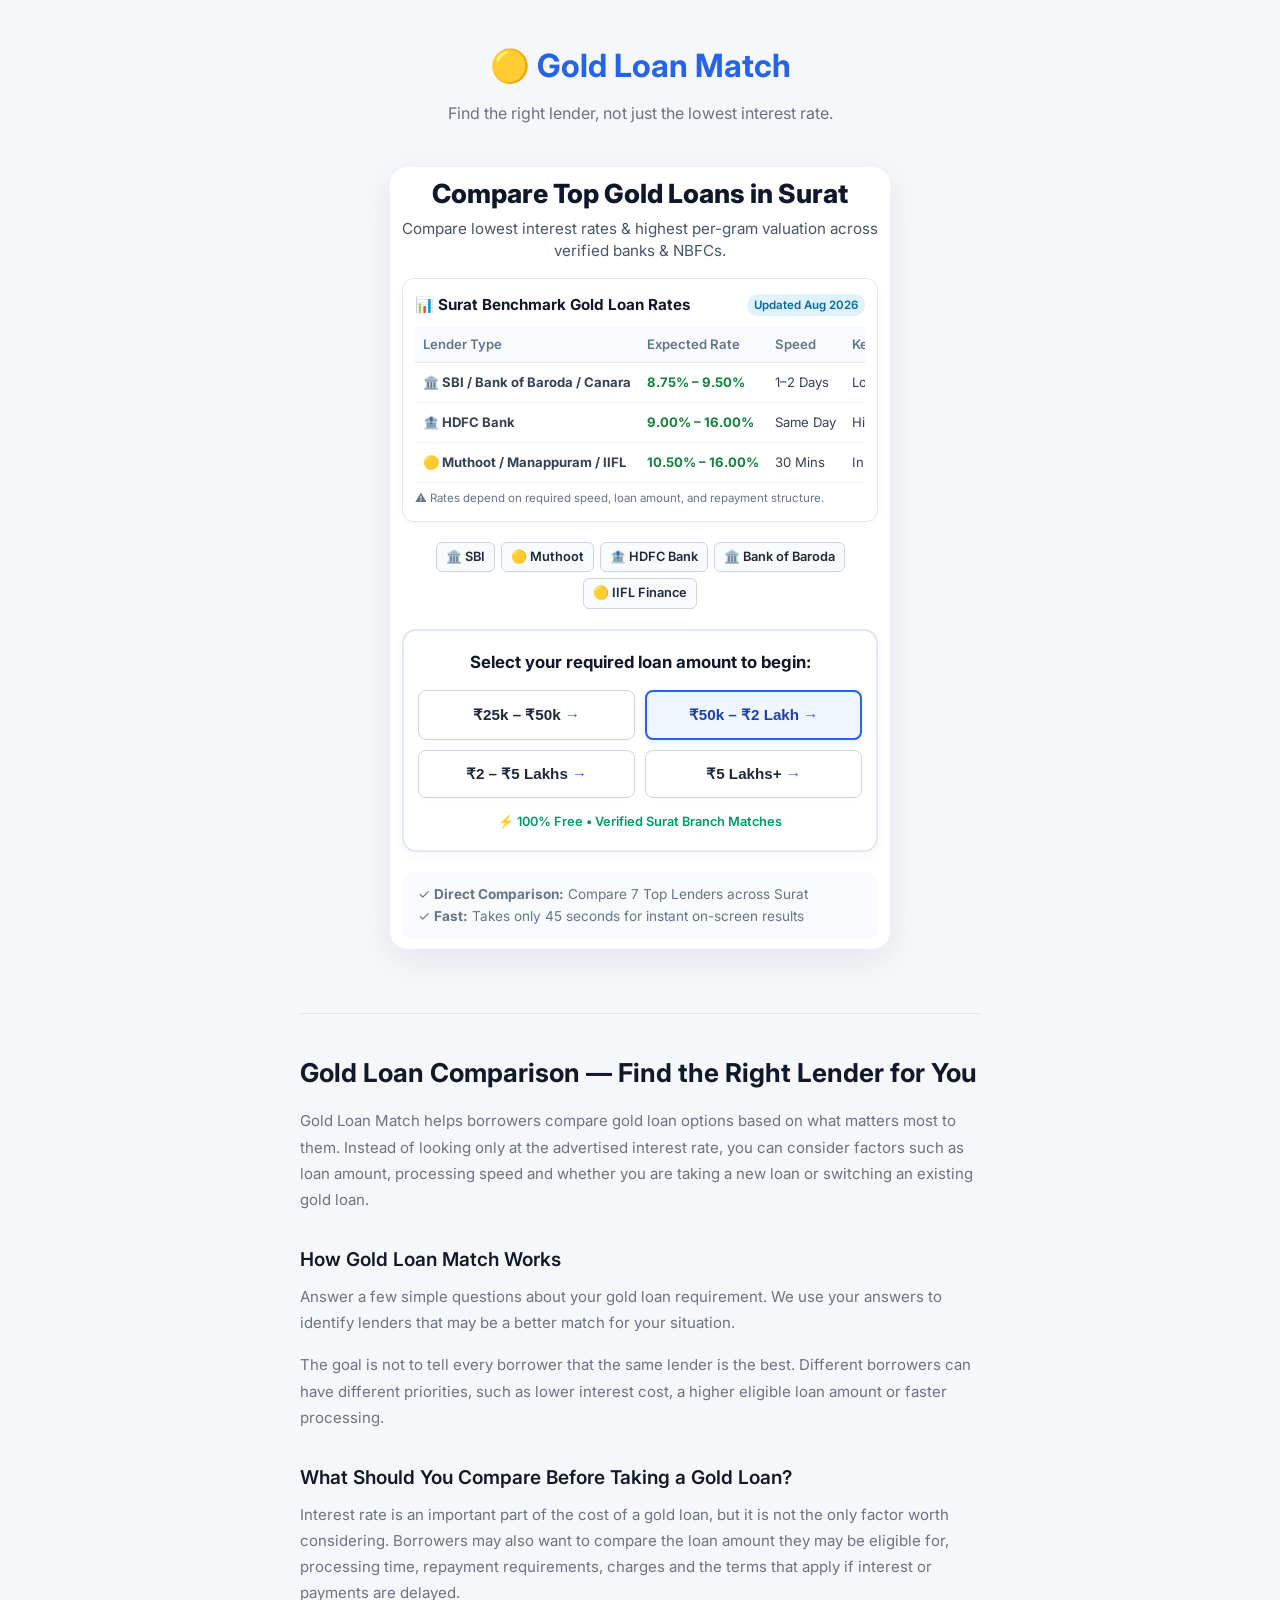
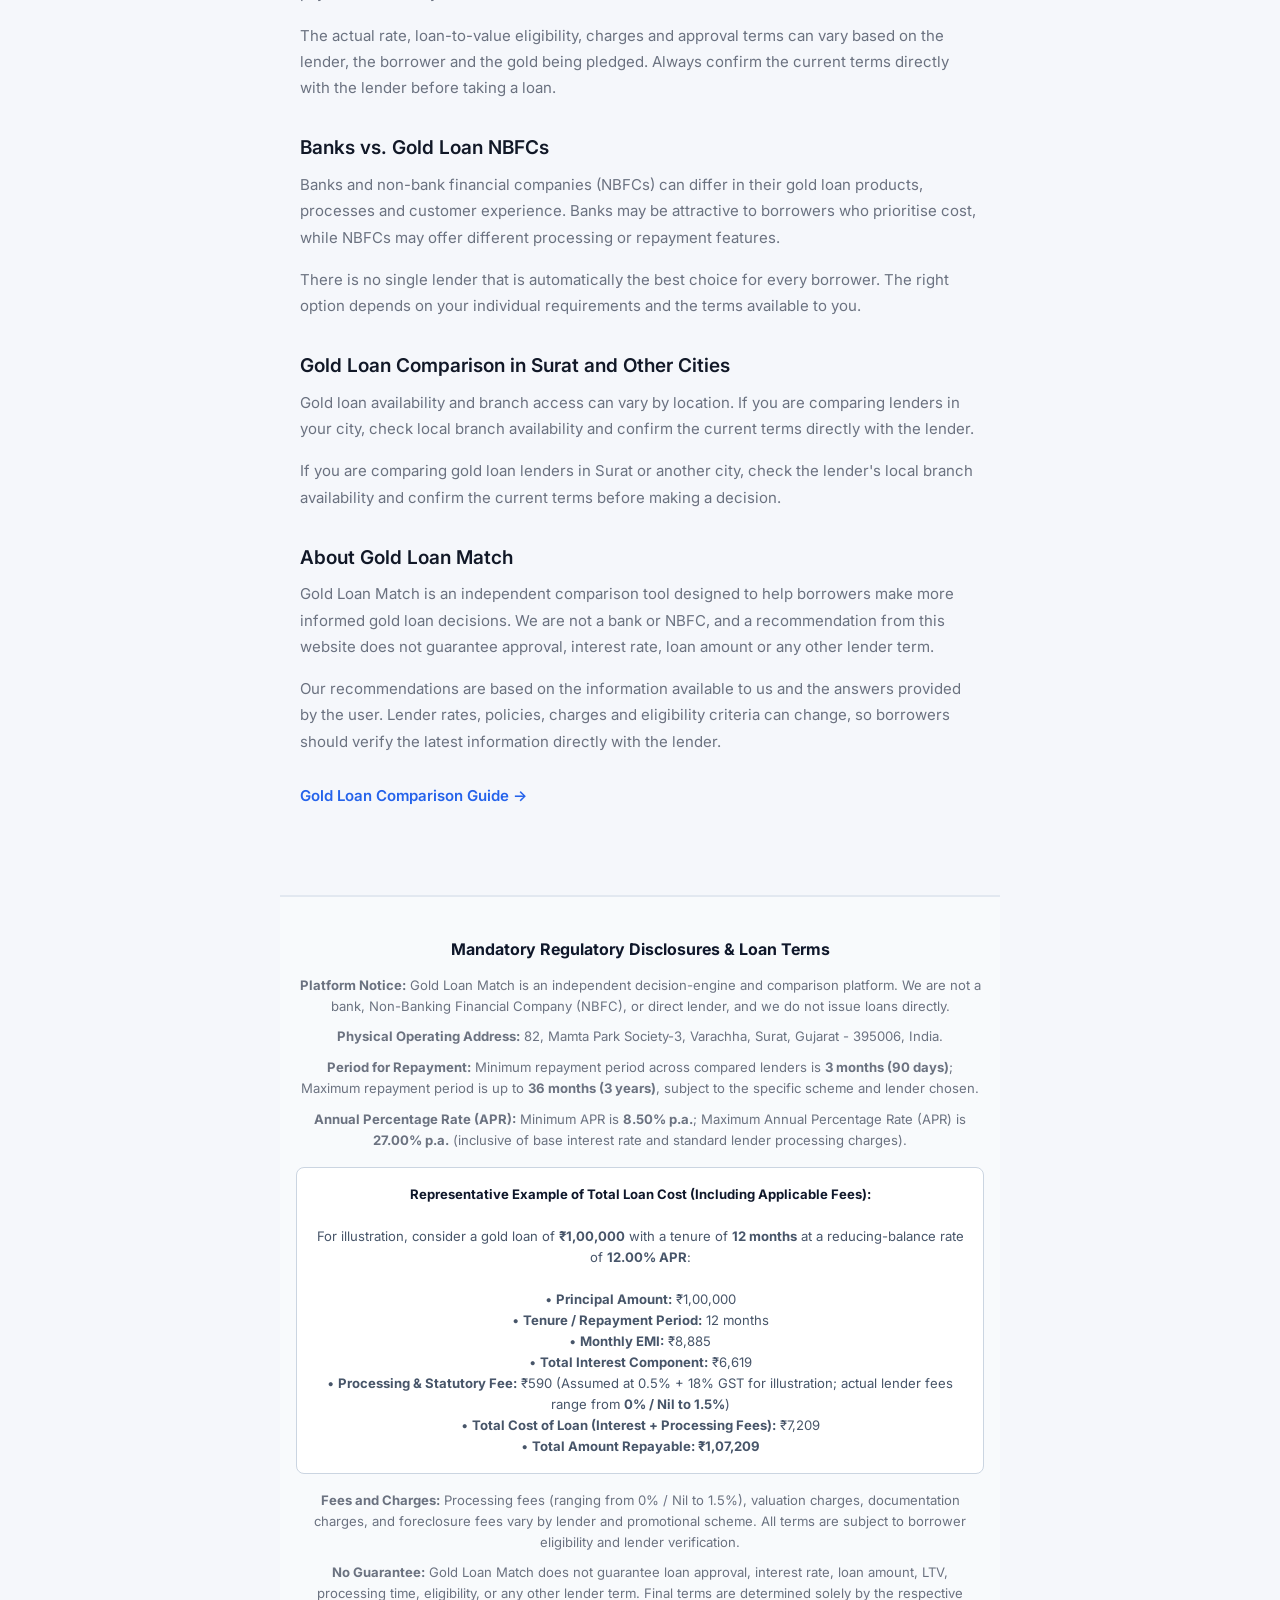
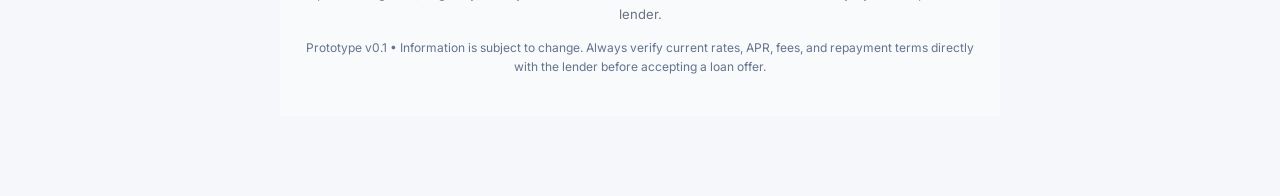
==== commit 881d7fbb: "add phone number" ====
--- a/index.html
+++ b/index.html
@@ -21,10 +21,10 @@
     <meta name="twitter:title" content="Gold Loan Comparison | Gold Loan Match">
     <meta name="twitter:description" content="Compare gold loan lenders based on what matters most to you.">
 
-    <!-- Fonts (Standard with display=swap) -->
+    <!-- Fonts -->
     <link rel="preconnect" href="https://fonts.googleapis.com">
     <link rel="preconnect" href="https://fonts.gstatic.com" crossorigin>
-    <link href="https://fonts.googleapis.com/css2?family=Inter:wght@400;500;600;700&display=swap" rel="stylesheet">
+    <link href="https://fonts.googleapis.com/css2?family=Inter:wght@400;500;600;700;800&display=swap" rel="stylesheet">
 
     <!-- Stylesheet -->
     <link rel="stylesheet" href="style.css">
--- a/style.css
+++ b/style.css
@@ -558,4 +558,186 @@
         line-height: 1.7;
     }
 
+}
+
+.rate-snapshot-card {
+
+    background: #ffffff;
+
+    border: 1.5px solid #e2e8f0;
+
+    border-radius: 12px;
+
+    padding: 14px 12px;
+
+    margin: 16px 0 20px 0;
+
+    box-shadow: 0 3px 10px rgba(0,0,0,0.03);
+
+    text-align: left;
+
+}
+
+.rate-snapshot-card .table-header {
+
+    display: flex;
+
+    justify-content: space-between;
+
+    align-items: center;
+
+    margin-bottom: 10px;
+
+}
+
+.rate-snapshot-card h3 {
+
+    font-size: 0.95rem;
+
+    margin: 0;
+
+    color: #0f172a;
+
+    font-weight: 700;
+
+}
+
+.live-badge {
+
+    background: #e0f2fe;
+
+    color: #0369a1;
+
+    font-size: 0.72rem;
+
+    padding: 2px 7px;
+
+    border-radius: 999px;
+
+    font-weight: 600;
+
+}
+
+.table-responsive {
+
+    overflow-x: auto;
+
+    -webkit-overflow-scrolling: touch;
+
+}
+
+.rate-table {
+
+    width: 100%;
+
+    border-collapse: collapse;
+
+    font-size: 0.82rem;
+
+}
+
+.rate-table th {
+
+    background: #f8fafc;
+
+    padding: 7px 8px;
+
+    color: #64748b;
+
+    font-weight: 600;
+
+    border-bottom: 1.5px solid #e2e8f0;
+
+    white-space: nowrap;
+
+}
+
+.rate-table td {
+
+    padding: 9px 8px;
+
+    border-bottom: 1px solid #f1f5f9;
+
+    color: #334155;
+
+    white-space: nowrap;
+
+}
+
+.rate-highlight {
+
+    color: #15803d;
+
+    font-weight: 700;
+
+}
+
+.rate-footnote {
+
+    font-size: 0.72rem;
+
+    color: #64748b;
+
+    margin-top: 8px;
+
+    margin-bottom: 0;
+
+    line-height: 1.35;
+
+}
+
+.match-details-grid {
+
+    display: grid;
+
+    grid-template-columns: 1fr 1fr;
+
+    gap: 8px;
+
+    background: #f8fafc;
+
+    border: 1px solid #e2e8f0;
+
+    border-radius: 8px;
+
+    padding: 10px;
+
+    margin: 12px 0 16px 0;
+
+    text-align: left;
+
+}
+
+.match-detail-item {
+
+    font-size: 0.8rem;
+
+}
+
+.match-detail-item .detail-label {
+
+    display: block;
+
+    color: #64748b;
+
+    font-size: 0.72rem;
+
+    text-transform: uppercase;
+
+    font-weight: 600;
+
+}
+
+.match-detail-item .detail-value {
+
+    font-weight: 700;
+
+    color: #0f172a;
+
+}
+
+.match-detail-item .detail-value.rate-green {
+
+    color: #15803d;
+
 }
